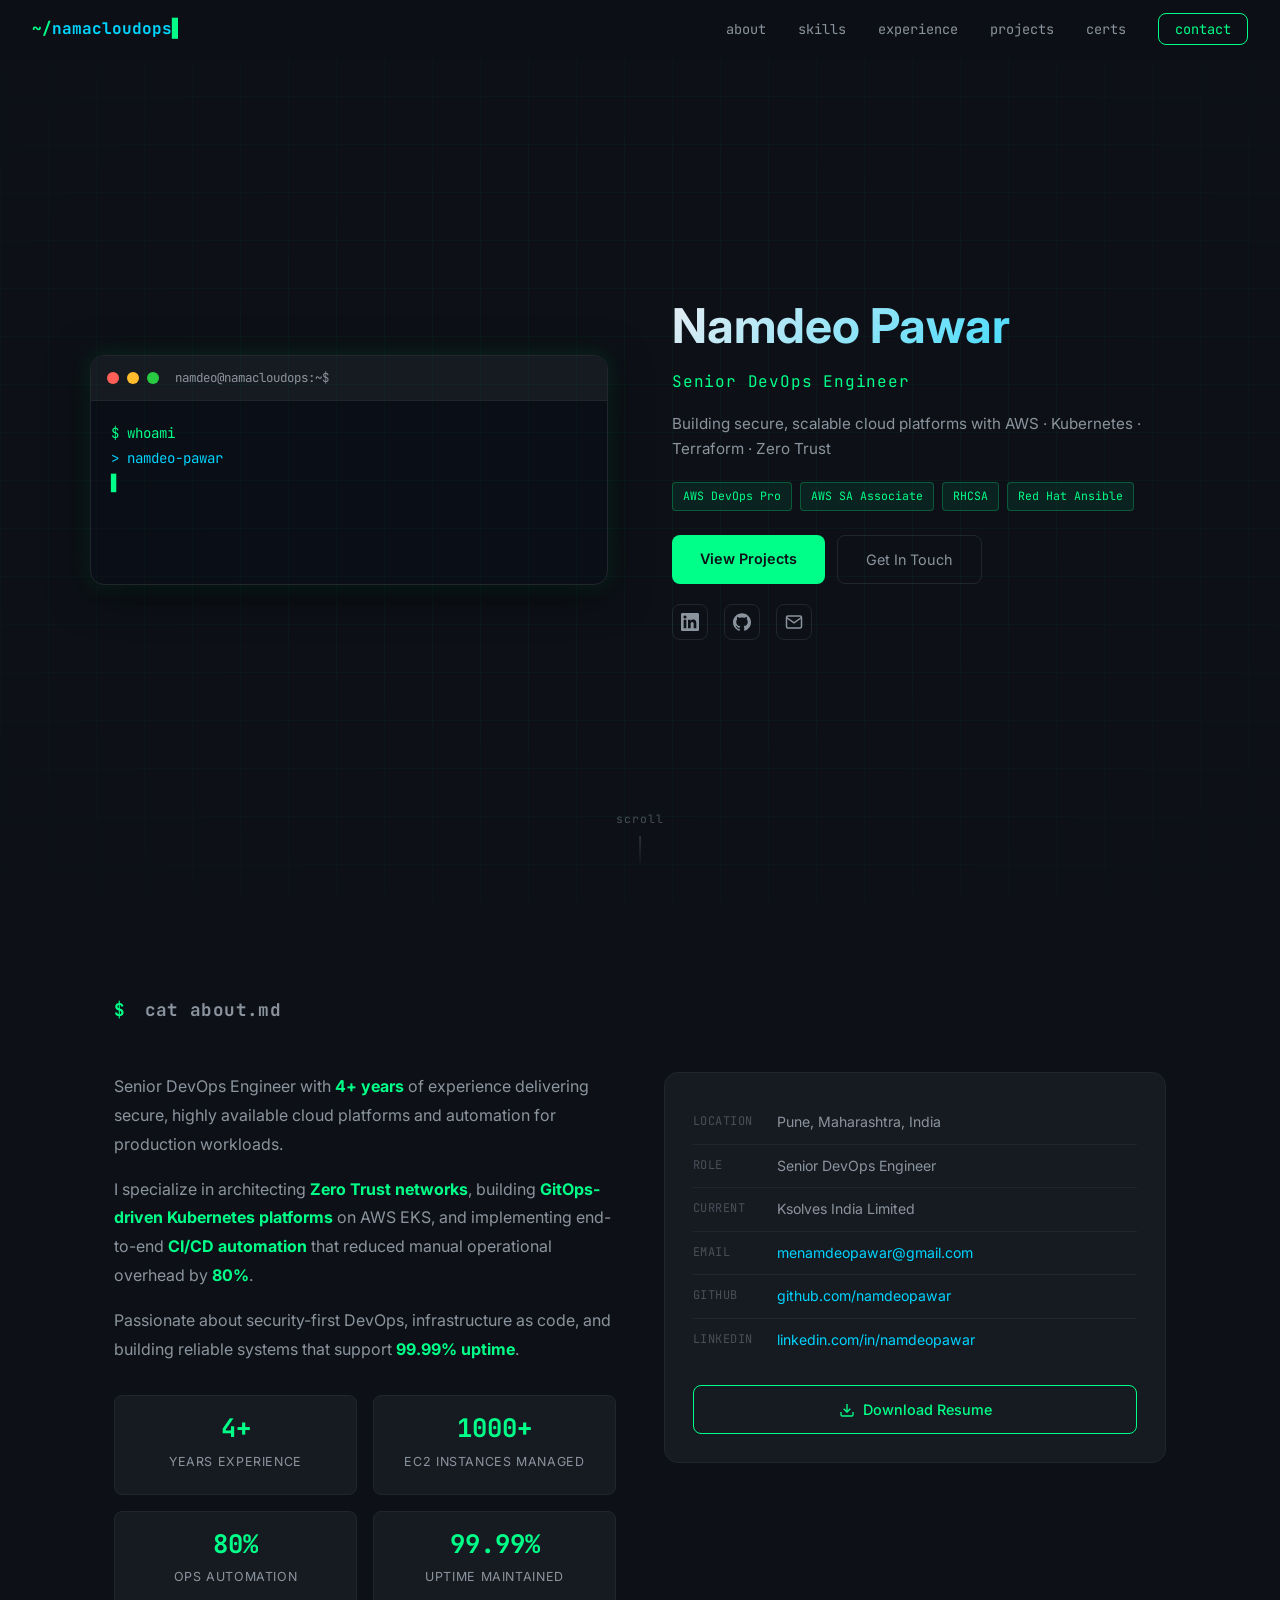
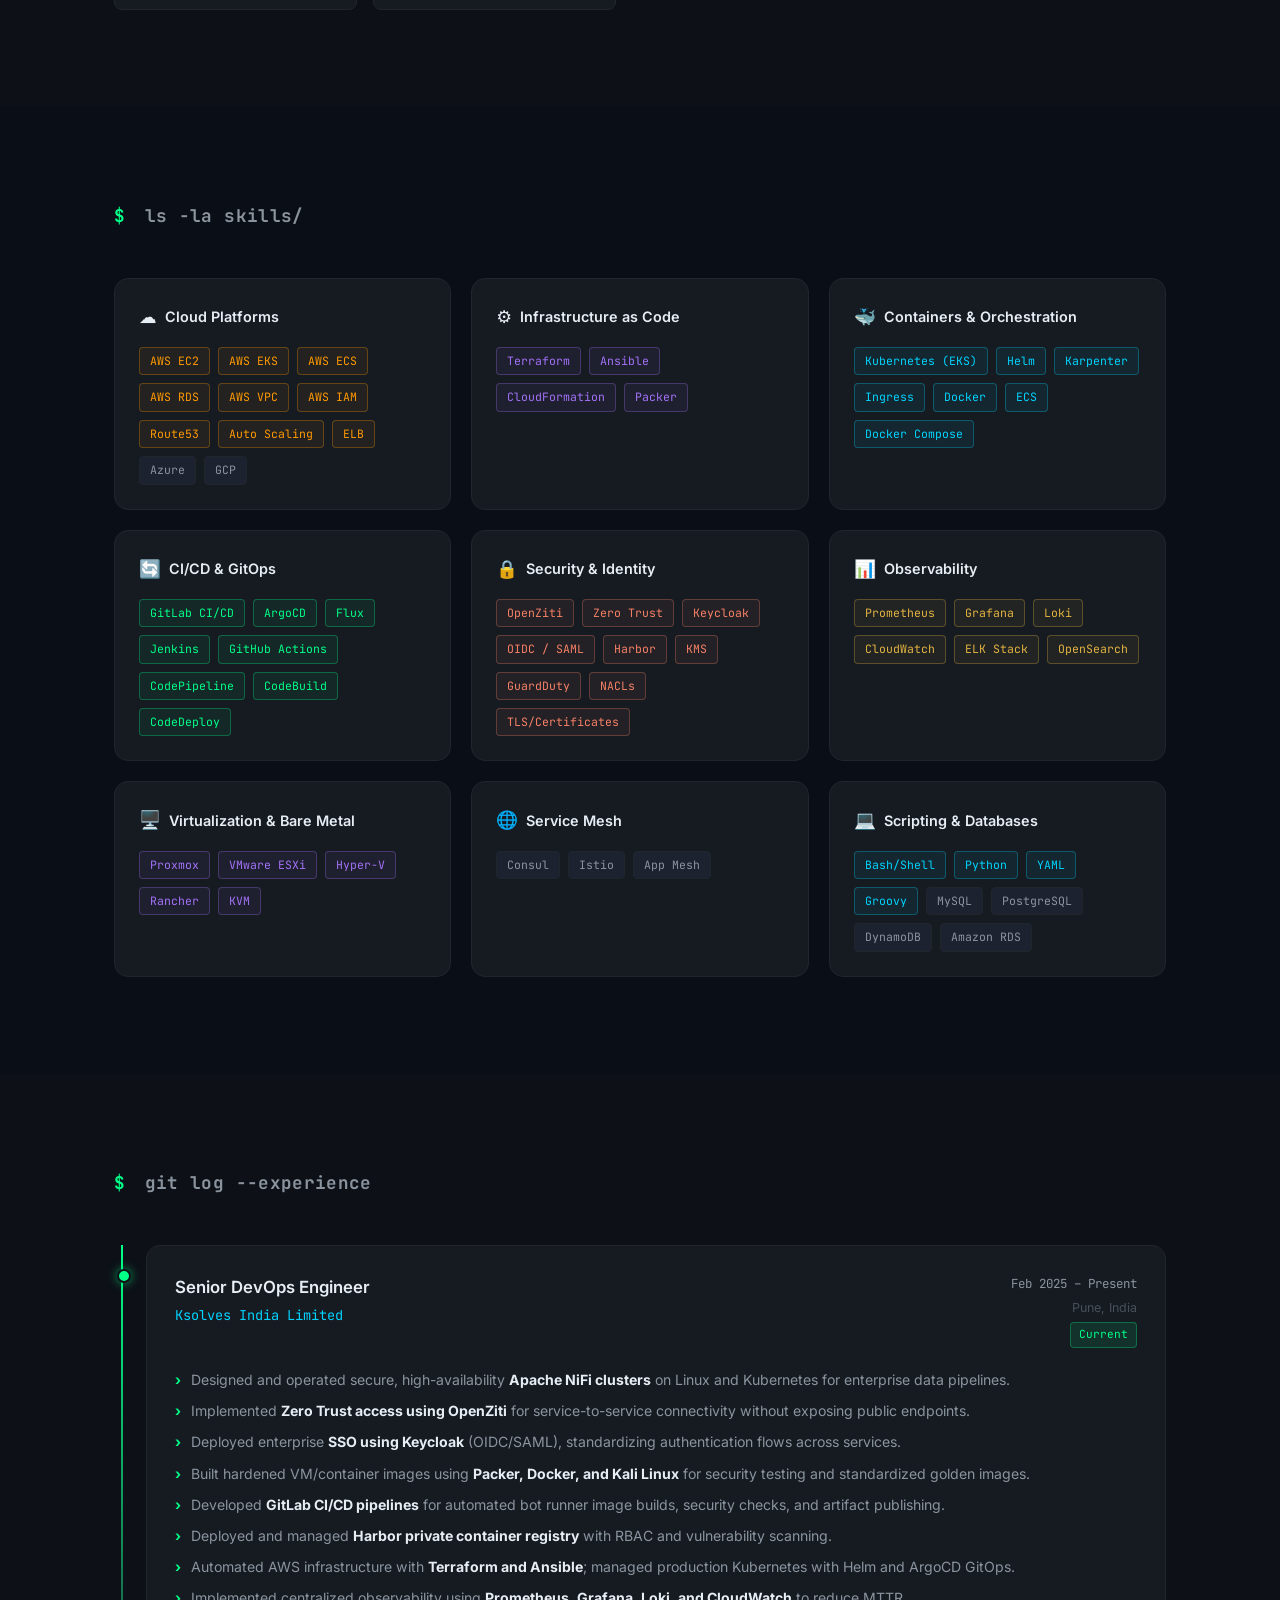
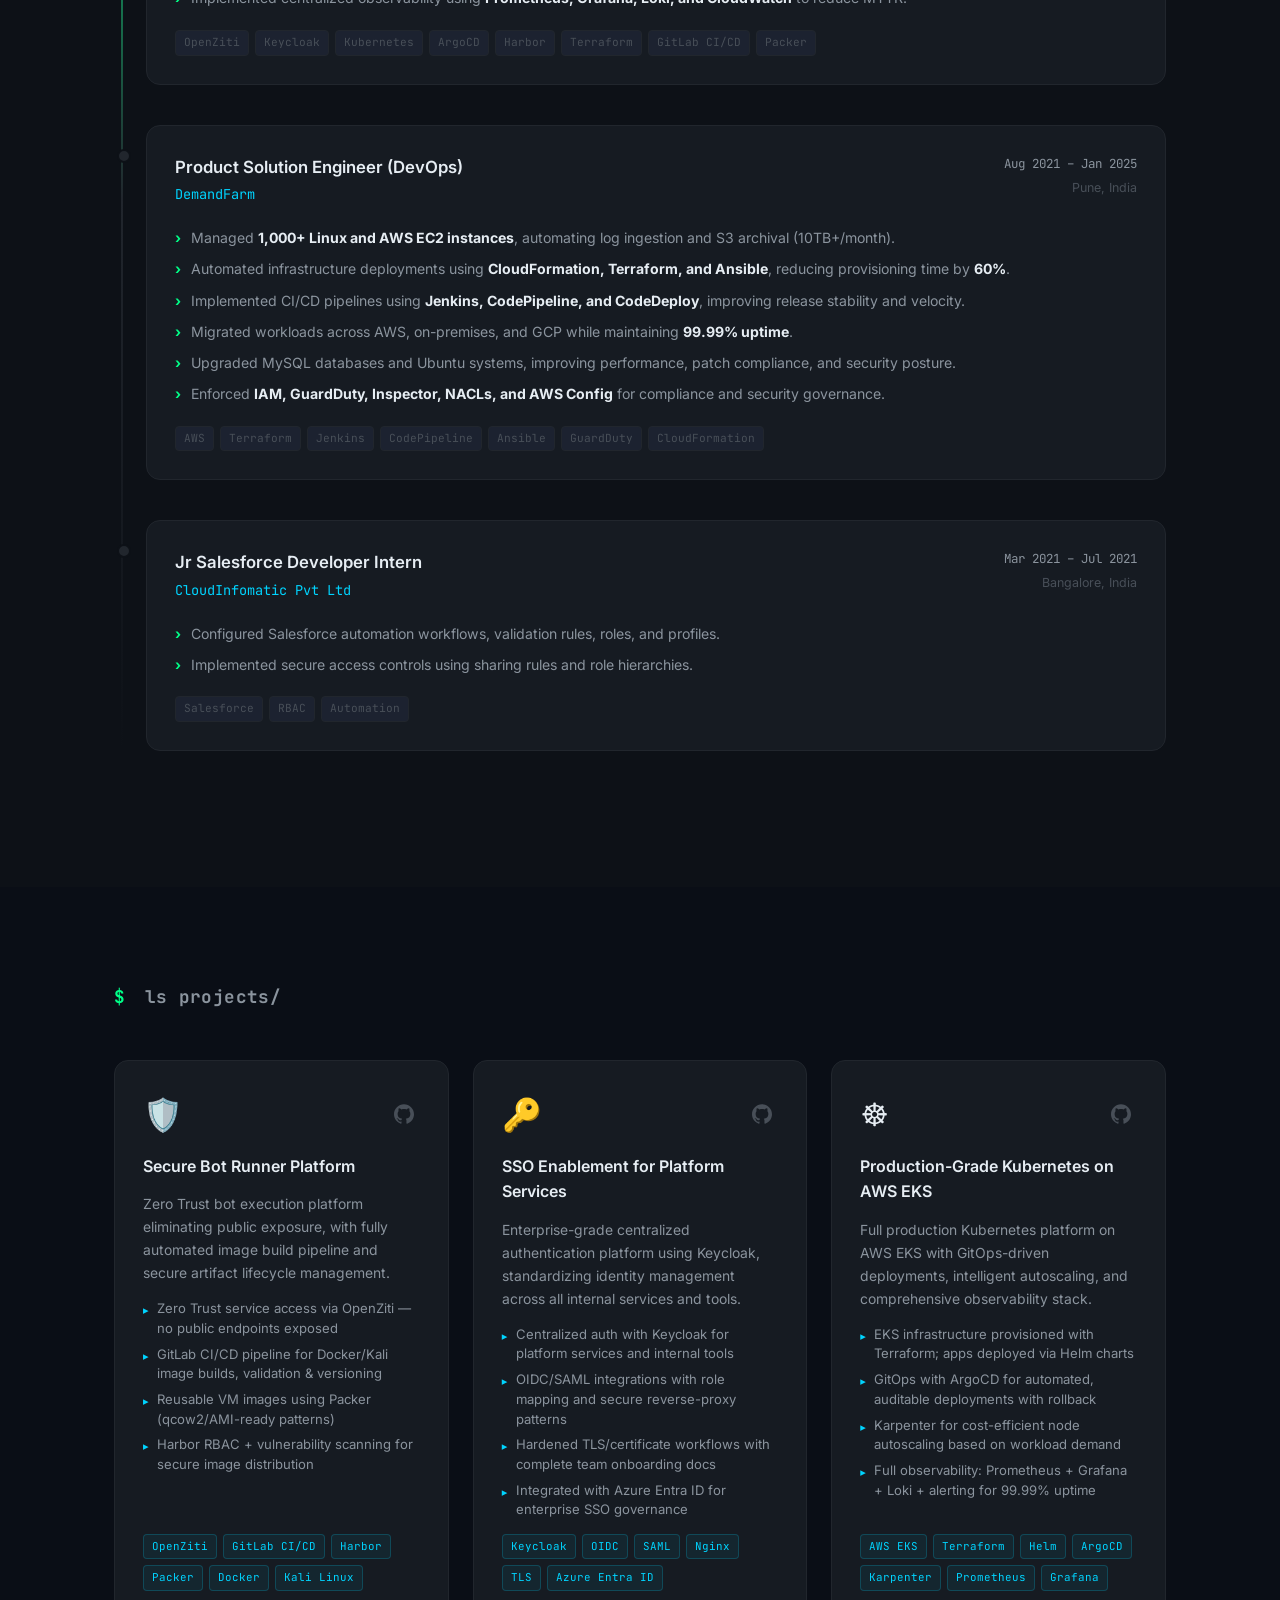
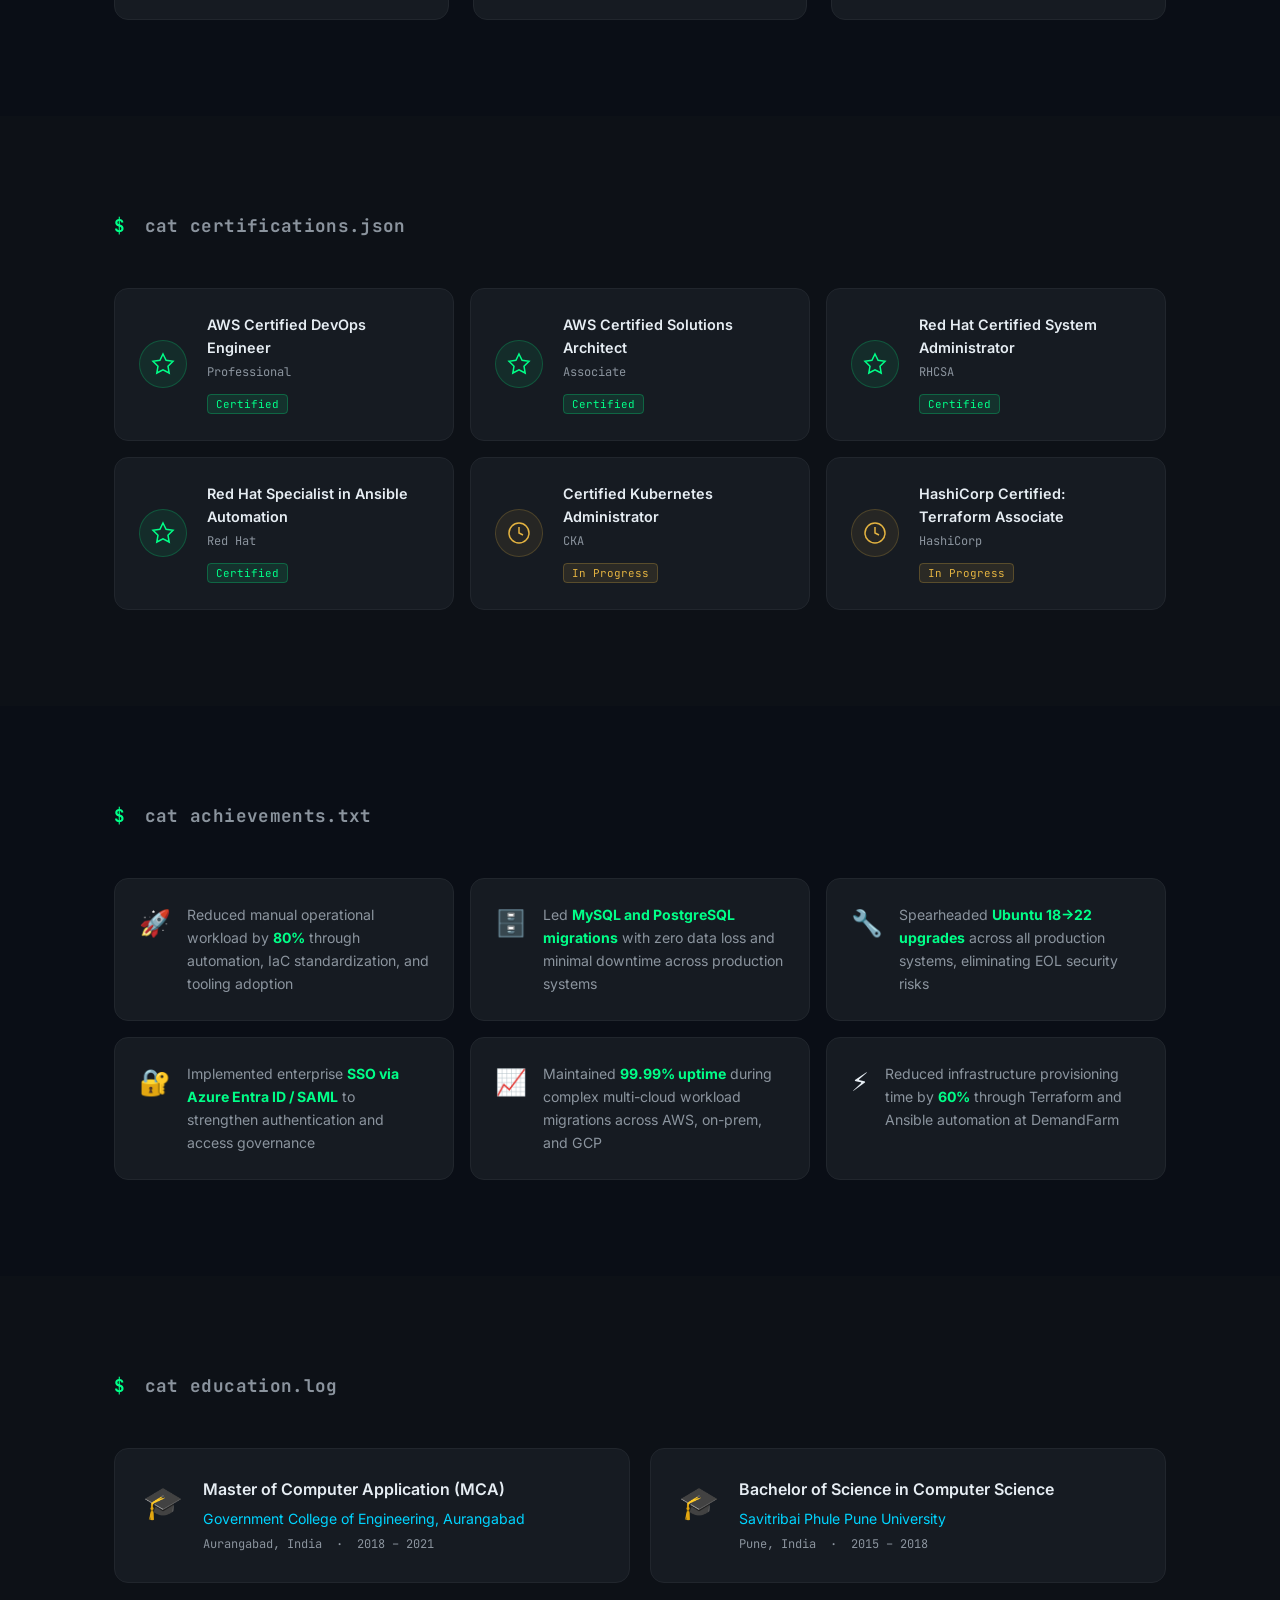
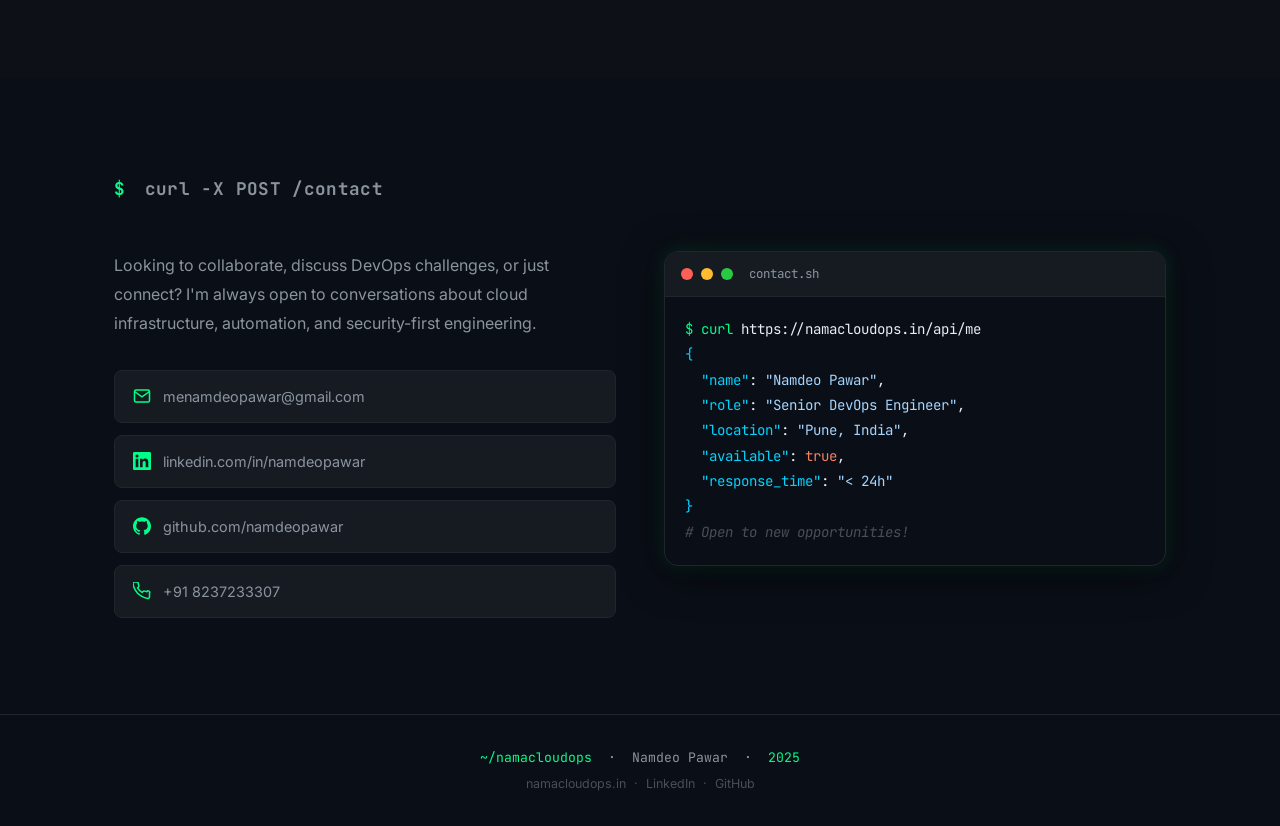
==== index.html @ 874041d2 "Initial portfolio launch — namacloudops.in" ====
<!DOCTYPE html>
<html lang="en">
<head>
  <meta charset="UTF-8" />
  <meta name="viewport" content="width=device-width, initial-scale=1.0" />
  <meta name="description" content="Namdeo Pawar – Senior DevOps Engineer specializing in AWS, Kubernetes, Terraform, Zero Trust Networking, and GitOps. Based in Pune, India." />
  <meta name="keywords" content="DevOps Engineer, AWS, Kubernetes, Terraform, ArgoCD, GitLab CI/CD, OpenZiti, Keycloak, Pune India" />
  <meta property="og:title" content="Namdeo Pawar | Senior DevOps Engineer" />
  <meta property="og:description" content="Senior DevOps Engineer with 4+ years building secure, highly available cloud platforms." />
  <meta property="og:url" content="https://namacloudops.in" />
  <meta property="og:type" content="website" />
  <title>Namdeo Pawar | Senior DevOps Engineer</title>
  <link rel="preconnect" href="https://fonts.googleapis.com" />
  <link rel="preconnect" href="https://fonts.gstatic.com" crossorigin />
  <link href="https://fonts.googleapis.com/css2?family=JetBrains+Mono:wght@400;500;700&family=Inter:wght@300;400;500;600;700&display=swap" rel="stylesheet" />
  <link rel="stylesheet" href="style.css" />
</head>
<body>

  <!-- NAV -->
  <nav class="navbar" id="navbar">
    <div class="nav-brand">
      <span class="prompt">~/</span><span class="brand-name">namacloudops</span><span class="cursor-blink">▋</span>
    </div>
    <button class="hamburger" id="hamburger" aria-label="Toggle menu">
      <span></span><span></span><span></span>
    </button>
    <ul class="nav-links" id="nav-links">
      <li><a href="#about">about</a></li>
      <li><a href="#skills">skills</a></li>
      <li><a href="#experience">experience</a></li>
      <li><a href="#projects">projects</a></li>
      <li><a href="#certifications">certs</a></li>
      <li><a href="#contact" class="nav-cta">contact</a></li>
    </ul>
  </nav>

  <!-- HERO -->
  <section class="hero" id="home">
    <div class="hero-bg-grid"></div>
    <div class="hero-content">
      <div class="terminal-window">
        <div class="terminal-header">
          <span class="dot red"></span>
          <span class="dot yellow"></span>
          <span class="dot green"></span>
          <span class="terminal-title">namdeo@namacloudops:~$</span>
        </div>
        <div class="terminal-body">
          <div class="terminal-line" id="line1"></div>
          <div class="terminal-line" id="line2"></div>
          <div class="terminal-line" id="line3"></div>
          <div class="terminal-line" id="line4"></div>
          <div class="terminal-line" id="line5"></div>
          <div class="terminal-cursor" id="term-cursor">▋</div>
        </div>
      </div>
      <div class="hero-text">
        <h1 class="hero-name">Namdeo Pawar</h1>
        <p class="hero-title">Senior DevOps Engineer</p>
        <p class="hero-tagline">Building secure, scalable cloud platforms with AWS · Kubernetes · Terraform · Zero Trust</p>
        <div class="hero-badges">
          <span class="badge">AWS DevOps Pro</span>
          <span class="badge">AWS SA Associate</span>
          <span class="badge">RHCSA</span>
          <span class="badge">Red Hat Ansible</span>
        </div>
        <div class="hero-actions">
          <a href="#projects" class="btn-primary">View Projects</a>
          <a href="#contact" class="btn-secondary">Get In Touch</a>
        </div>
        <div class="hero-socials">
          <a href="https://linkedin.com/in/namdeopawar" target="_blank" rel="noopener" aria-label="LinkedIn">
            <svg viewBox="0 0 24 24" fill="currentColor"><path d="M20.447 20.452h-3.554v-5.569c0-1.328-.027-3.037-1.852-3.037-1.853 0-2.136 1.445-2.136 2.939v5.667H9.351V9h3.414v1.561h.046c.477-.9 1.637-1.85 3.37-1.85 3.601 0 4.267 2.37 4.267 5.455v6.286zM5.337 7.433a2.062 2.062 0 01-2.063-2.065 2.064 2.064 0 112.063 2.065zm1.782 13.019H3.555V9h3.564v11.452zM22.225 0H1.771C.792 0 0 .774 0 1.729v20.542C0 23.227.792 24 1.771 24h20.451C23.2 24 24 23.227 24 22.271V1.729C24 .774 23.2 0 22.222 0h.003z"/></svg>
          </a>
          <a href="https://github.com/namdeopawar" target="_blank" rel="noopener" aria-label="GitHub">
            <svg viewBox="0 0 24 24" fill="currentColor"><path d="M12 .297c-6.63 0-12 5.373-12 12 0 5.303 3.438 9.8 8.205 11.385.6.113.82-.258.82-.577 0-.285-.01-1.04-.015-2.04-3.338.724-4.042-1.61-4.042-1.61C4.422 18.07 3.633 17.7 3.633 17.7c-1.087-.744.084-.729.084-.729 1.205.084 1.838 1.236 1.838 1.236 1.07 1.835 2.809 1.305 3.495.998.108-.776.417-1.305.76-1.605-2.665-.3-5.466-1.332-5.466-5.93 0-1.31.465-2.38 1.235-3.22-.135-.303-.54-1.523.105-3.176 0 0 1.005-.322 3.3 1.23.96-.267 1.98-.399 3-.405 1.02.006 2.04.138 3 .405 2.28-1.552 3.285-1.23 3.285-1.23.645 1.653.24 2.873.12 3.176.765.84 1.23 1.91 1.23 3.22 0 4.61-2.805 5.625-5.475 5.92.42.36.81 1.096.81 2.22 0 1.606-.015 2.896-.015 3.286 0 .315.21.69.825.57C20.565 22.092 24 17.592 24 12.297c0-6.627-5.373-12-12-12"/></svg>
          </a>
          <a href="mailto:menamdeopawar@gmail.com" aria-label="Email">
            <svg viewBox="0 0 24 24" fill="none" stroke="currentColor" stroke-width="2"><path d="M4 4h16c1.1 0 2 .9 2 2v12c0 1.1-.9 2-2 2H4c-1.1 0-2-.9-2-2V6c0-1.1.9-2 2-2z"/><polyline points="22,6 12,13 2,6"/></svg>
          </a>
        </div>
      </div>
    </div>
    <div class="scroll-indicator">
      <span>scroll</span>
      <div class="scroll-arrow"></div>
    </div>
  </section>

  <!-- ABOUT -->
  <section class="section" id="about">
    <div class="container">
      <h2 class="section-title"><span class="prompt">$</span> cat about.md</h2>
      <div class="about-grid">
        <div class="about-text fade-in">
          <p>Senior DevOps Engineer with <strong>4+ years</strong> of experience delivering secure, highly available cloud platforms and automation for production workloads.</p>
          <p>I specialize in architecting <strong>Zero Trust networks</strong>, building <strong>GitOps-driven Kubernetes platforms</strong> on AWS EKS, and implementing end-to-end <strong>CI/CD automation</strong> that reduced manual operational overhead by <strong>80%</strong>.</p>
          <p>Passionate about security-first DevOps, infrastructure as code, and building reliable systems that support <strong>99.99% uptime</strong>.</p>
          <div class="about-stats">
            <div class="stat">
              <span class="stat-num">4+</span>
              <span class="stat-label">Years Experience</span>
            </div>
            <div class="stat">
              <span class="stat-num">1000+</span>
              <span class="stat-label">EC2 Instances Managed</span>
            </div>
            <div class="stat">
              <span class="stat-num">80%</span>
              <span class="stat-label">Ops Automation</span>
            </div>
            <div class="stat">
              <span class="stat-num">99.99%</span>
              <span class="stat-label">Uptime Maintained</span>
            </div>
          </div>
        </div>
        <div class="about-card fade-in">
          <div class="info-block">
            <div class="info-row"><span class="label">Location</span><span class="value">Pune, Maharashtra, India</span></div>
            <div class="info-row"><span class="label">Role</span><span class="value">Senior DevOps Engineer</span></div>
            <div class="info-row"><span class="label">Current</span><span class="value">Ksolves India Limited</span></div>
            <div class="info-row"><span class="label">Email</span><span class="value"><a href="mailto:menamdeopawar@gmail.com">menamdeopawar@gmail.com</a></span></div>
            <div class="info-row"><span class="label">GitHub</span><span class="value"><a href="https://github.com/namdeopawar" target="_blank">github.com/namdeopawar</a></span></div>
            <div class="info-row"><span class="label">LinkedIn</span><span class="value"><a href="https://linkedin.com/in/namdeopawar" target="_blank">linkedin.com/in/namdeopawar</a></span></div>
          </div>
          <a href="/NamdeoPawarDevOpsCV.pdf" download class="btn-download">
            <svg viewBox="0 0 24 24" fill="none" stroke="currentColor" stroke-width="2"><path d="M21 15v4a2 2 0 01-2 2H5a2 2 0 01-2-2v-4"/><polyline points="7 10 12 15 17 10"/><line x1="12" y1="15" x2="12" y2="3"/></svg>
            Download Resume
          </a>
        </div>
      </div>
    </div>
  </section>

  <!-- SKILLS -->
  <section class="section section-alt" id="skills">
    <div class="container">
      <h2 class="section-title"><span class="prompt">$</span> ls -la skills/</h2>
      <div class="skills-grid">

        <div class="skill-category fade-in">
          <h3><span class="skill-icon">☁️</span> Cloud Platforms</h3>
          <div class="skill-tags">
            <span class="tag tag-aws">AWS EC2</span>
            <span class="tag tag-aws">AWS EKS</span>
            <span class="tag tag-aws">AWS ECS</span>
            <span class="tag tag-aws">AWS RDS</span>
            <span class="tag tag-aws">AWS VPC</span>
            <span class="tag tag-aws">AWS IAM</span>
            <span class="tag tag-aws">Route53</span>
            <span class="tag tag-aws">Auto Scaling</span>
            <span class="tag tag-aws">ELB</span>
            <span class="tag">Azure</span>
            <span class="tag">GCP</span>
          </div>
        </div>

        <div class="skill-category fade-in">
          <h3><span class="skill-icon">⚙️</span> Infrastructure as Code</h3>
          <div class="skill-tags">
            <span class="tag tag-iac">Terraform</span>
            <span class="tag tag-iac">Ansible</span>
            <span class="tag tag-iac">CloudFormation</span>
            <span class="tag tag-iac">Packer</span>
          </div>
        </div>

        <div class="skill-category fade-in">
          <h3><span class="skill-icon">🐳</span> Containers & Orchestration</h3>
          <div class="skill-tags">
            <span class="tag tag-k8s">Kubernetes (EKS)</span>
            <span class="tag tag-k8s">Helm</span>
            <span class="tag tag-k8s">Karpenter</span>
            <span class="tag tag-k8s">Ingress</span>
            <span class="tag tag-k8s">Docker</span>
            <span class="tag tag-k8s">ECS</span>
            <span class="tag tag-k8s">Docker Compose</span>
          </div>
        </div>

        <div class="skill-category fade-in">
          <h3><span class="skill-icon">🔄</span> CI/CD & GitOps</h3>
          <div class="skill-tags">
            <span class="tag tag-cicd">GitLab CI/CD</span>
            <span class="tag tag-cicd">ArgoCD</span>
            <span class="tag tag-cicd">Flux</span>
            <span class="tag tag-cicd">Jenkins</span>
            <span class="tag tag-cicd">GitHub Actions</span>
            <span class="tag tag-cicd">CodePipeline</span>
            <span class="tag tag-cicd">CodeBuild</span>
            <span class="tag tag-cicd">CodeDeploy</span>
          </div>
        </div>

        <div class="skill-category fade-in">
          <h3><span class="skill-icon">🔒</span> Security & Identity</h3>
          <div class="skill-tags">
            <span class="tag tag-sec">OpenZiti</span>
            <span class="tag tag-sec">Zero Trust</span>
            <span class="tag tag-sec">Keycloak</span>
            <span class="tag tag-sec">OIDC / SAML</span>
            <span class="tag tag-sec">Harbor</span>
            <span class="tag tag-sec">KMS</span>
            <span class="tag tag-sec">GuardDuty</span>
            <span class="tag tag-sec">NACLs</span>
            <span class="tag tag-sec">TLS/Certificates</span>
          </div>
        </div>

        <div class="skill-category fade-in">
          <h3><span class="skill-icon">📊</span> Observability</h3>
          <div class="skill-tags">
            <span class="tag tag-obs">Prometheus</span>
            <span class="tag tag-obs">Grafana</span>
            <span class="tag tag-obs">Loki</span>
            <span class="tag tag-obs">CloudWatch</span>
            <span class="tag tag-obs">ELK Stack</span>
            <span class="tag tag-obs">OpenSearch</span>
          </div>
        </div>

        <div class="skill-category fade-in">
          <h3><span class="skill-icon">🖥️</span> Virtualization & Bare Metal</h3>
          <div class="skill-tags">
            <span class="tag tag-virt">Proxmox</span>
            <span class="tag tag-virt">VMware ESXi</span>
            <span class="tag tag-virt">Hyper-V</span>
            <span class="tag tag-virt">Rancher</span>
            <span class="tag tag-virt">KVM</span>
          </div>
        </div>

        <div class="skill-category fade-in">
          <h3><span class="skill-icon">🌐</span> Service Mesh</h3>
          <div class="skill-tags">
            <span class="tag">Consul</span>
            <span class="tag">Istio</span>
            <span class="tag">App Mesh</span>
          </div>
        </div>

        <div class="skill-category fade-in">
          <h3><span class="skill-icon">💻</span> Scripting & Databases</h3>
          <div class="skill-tags">
            <span class="tag tag-script">Bash/Shell</span>
            <span class="tag tag-script">Python</span>
            <span class="tag tag-script">YAML</span>
            <span class="tag tag-script">Groovy</span>
            <span class="tag">MySQL</span>
            <span class="tag">PostgreSQL</span>
            <span class="tag">DynamoDB</span>
            <span class="tag">Amazon RDS</span>
          </div>
        </div>

      </div>
    </div>
  </section>

  <!-- EXPERIENCE -->
  <section class="section" id="experience">
    <div class="container">
      <h2 class="section-title"><span class="prompt">$</span> git log --experience</h2>
      <div class="timeline">

        <div class="timeline-item fade-in">
          <div class="timeline-dot current"></div>
          <div class="timeline-card">
            <div class="timeline-header">
              <div>
                <h3 class="job-title">Senior DevOps Engineer</h3>
                <p class="company">Ksolves India Limited</p>
              </div>
              <div class="timeline-meta">
                <span class="date">Feb 2025 – Present</span>
                <span class="location">Pune, India</span>
                <span class="badge-current">Current</span>
              </div>
            </div>
            <ul class="job-points">
              <li>Designed and operated secure, high-availability <strong>Apache NiFi clusters</strong> on Linux and Kubernetes for enterprise data pipelines.</li>
              <li>Implemented <strong>Zero Trust access using OpenZiti</strong> for service-to-service connectivity without exposing public endpoints.</li>
              <li>Deployed enterprise <strong>SSO using Keycloak</strong> (OIDC/SAML), standardizing authentication flows across services.</li>
              <li>Built hardened VM/container images using <strong>Packer, Docker, and Kali Linux</strong> for security testing and standardized golden images.</li>
              <li>Developed <strong>GitLab CI/CD pipelines</strong> for automated bot runner image builds, security checks, and artifact publishing.</li>
              <li>Deployed and managed <strong>Harbor private container registry</strong> with RBAC and vulnerability scanning.</li>
              <li>Automated AWS infrastructure with <strong>Terraform and Ansible</strong>; managed production Kubernetes with Helm and ArgoCD GitOps.</li>
              <li>Implemented centralized observability using <strong>Prometheus, Grafana, Loki, and CloudWatch</strong> to reduce MTTR.</li>
            </ul>
            <div class="tech-stack">
              <span class="tech">OpenZiti</span><span class="tech">Keycloak</span><span class="tech">Kubernetes</span><span class="tech">ArgoCD</span><span class="tech">Harbor</span><span class="tech">Terraform</span><span class="tech">GitLab CI/CD</span><span class="tech">Packer</span>
            </div>
          </div>
        </div>

        <div class="timeline-item fade-in">
          <div class="timeline-dot"></div>
          <div class="timeline-card">
            <div class="timeline-header">
              <div>
                <h3 class="job-title">Product Solution Engineer (DevOps)</h3>
                <p class="company">DemandFarm</p>
              </div>
              <div class="timeline-meta">
                <span class="date">Aug 2021 – Jan 2025</span>
                <span class="location">Pune, India</span>
              </div>
            </div>
            <ul class="job-points">
              <li>Managed <strong>1,000+ Linux and AWS EC2 instances</strong>, automating log ingestion and S3 archival (10TB+/month).</li>
              <li>Automated infrastructure deployments using <strong>CloudFormation, Terraform, and Ansible</strong>, reducing provisioning time by <strong>60%</strong>.</li>
              <li>Implemented CI/CD pipelines using <strong>Jenkins, CodePipeline, and CodeDeploy</strong>, improving release stability and velocity.</li>
              <li>Migrated workloads across AWS, on-premises, and GCP while maintaining <strong>99.99% uptime</strong>.</li>
              <li>Upgraded MySQL databases and Ubuntu systems, improving performance, patch compliance, and security posture.</li>
              <li>Enforced <strong>IAM, GuardDuty, Inspector, NACLs, and AWS Config</strong> for compliance and security governance.</li>
            </ul>
            <div class="tech-stack">
              <span class="tech">AWS</span><span class="tech">Terraform</span><span class="tech">Jenkins</span><span class="tech">CodePipeline</span><span class="tech">Ansible</span><span class="tech">GuardDuty</span><span class="tech">CloudFormation</span>
            </div>
          </div>
        </div>

        <div class="timeline-item fade-in">
          <div class="timeline-dot"></div>
          <div class="timeline-card">
            <div class="timeline-header">
              <div>
                <h3 class="job-title">Jr Salesforce Developer Intern</h3>
                <p class="company">CloudInfomatic Pvt Ltd</p>
              </div>
              <div class="timeline-meta">
                <span class="date">Mar 2021 – Jul 2021</span>
                <span class="location">Bangalore, India</span>
              </div>
            </div>
            <ul class="job-points">
              <li>Configured Salesforce automation workflows, validation rules, roles, and profiles.</li>
              <li>Implemented secure access controls using sharing rules and role hierarchies.</li>
            </ul>
            <div class="tech-stack">
              <span class="tech">Salesforce</span><span class="tech">RBAC</span><span class="tech">Automation</span>
            </div>
          </div>
        </div>

      </div>
    </div>
  </section>

  <!-- PROJECTS -->
  <section class="section section-alt" id="projects">
    <div class="container">
      <h2 class="section-title"><span class="prompt">$</span> ls projects/</h2>
      <div class="projects-grid">

        <div class="project-card fade-in">
          <div class="project-header">
            <div class="project-icon">🛡️</div>
            <a href="https://github.com/namdeopawar" target="_blank" rel="noopener" class="project-gh" aria-label="GitHub">
              <svg viewBox="0 0 24 24" fill="currentColor"><path d="M12 .297c-6.63 0-12 5.373-12 12 0 5.303 3.438 9.8 8.205 11.385.6.113.82-.258.82-.577 0-.285-.01-1.04-.015-2.04-3.338.724-4.042-1.61-4.042-1.61C4.422 18.07 3.633 17.7 3.633 17.7c-1.087-.744.084-.729.084-.729 1.205.084 1.838 1.236 1.838 1.236 1.07 1.835 2.809 1.305 3.495.998.108-.776.417-1.305.76-1.605-2.665-.3-5.466-1.332-5.466-5.93 0-1.31.465-2.38 1.235-3.22-.135-.303-.54-1.523.105-3.176 0 0 1.005-.322 3.3 1.23.96-.267 1.98-.399 3-.405 1.02.006 2.04.138 3 .405 2.28-1.552 3.285-1.23 3.285-1.23.645 1.653.24 2.873.12 3.176.765.84 1.23 1.91 1.23 3.22 0 4.61-2.805 5.625-5.475 5.92.42.36.81 1.096.81 2.22 0 1.606-.015 2.896-.015 3.286 0 .315.21.69.825.57C20.565 22.092 24 17.592 24 12.297c0-6.627-5.373-12-12-12"/></svg>
            </a>
          </div>
          <h3>Secure Bot Runner Platform</h3>
          <p class="project-desc">Zero Trust bot execution platform eliminating public exposure, with fully automated image build pipeline and secure artifact lifecycle management.</p>
          <ul class="project-highlights">
            <li>Zero Trust service access via OpenZiti — no public endpoints exposed</li>
            <li>GitLab CI/CD pipeline for Docker/Kali image builds, validation & versioning</li>
            <li>Reusable VM images using Packer (qcow2/AMI-ready patterns)</li>
            <li>Harbor RBAC + vulnerability scanning for secure image distribution</li>
          </ul>
          <div class="project-tags">
            <span>OpenZiti</span><span>GitLab CI/CD</span><span>Harbor</span><span>Packer</span><span>Docker</span><span>Kali Linux</span>
          </div>
        </div>

        <div class="project-card fade-in">
          <div class="project-header">
            <div class="project-icon">🔑</div>
            <a href="https://github.com/namdeopawar" target="_blank" rel="noopener" class="project-gh" aria-label="GitHub">
              <svg viewBox="0 0 24 24" fill="currentColor"><path d="M12 .297c-6.63 0-12 5.373-12 12 0 5.303 3.438 9.8 8.205 11.385.6.113.82-.258.82-.577 0-.285-.01-1.04-.015-2.04-3.338.724-4.042-1.61-4.042-1.61C4.422 18.07 3.633 17.7 3.633 17.7c-1.087-.744.084-.729.084-.729 1.205.084 1.838 1.236 1.838 1.236 1.07 1.835 2.809 1.305 3.495.998.108-.776.417-1.305.76-1.605-2.665-.3-5.466-1.332-5.466-5.93 0-1.31.465-2.38 1.235-3.22-.135-.303-.54-1.523.105-3.176 0 0 1.005-.322 3.3 1.23.96-.267 1.98-.399 3-.405 1.02.006 2.04.138 3 .405 2.28-1.552 3.285-1.23 3.285-1.23.645 1.653.24 2.873.12 3.176.765.84 1.23 1.91 1.23 3.22 0 4.61-2.805 5.625-5.475 5.92.42.36.81 1.096.81 2.22 0 1.606-.015 2.896-.015 3.286 0 .315.21.69.825.57C20.565 22.092 24 17.592 24 12.297c0-6.627-5.373-12-12-12"/></svg>
            </a>
          </div>
          <h3>SSO Enablement for Platform Services</h3>
          <p class="project-desc">Enterprise-grade centralized authentication platform using Keycloak, standardizing identity management across all internal services and tools.</p>
          <ul class="project-highlights">
            <li>Centralized auth with Keycloak for platform services and internal tools</li>
            <li>OIDC/SAML integrations with role mapping and secure reverse-proxy patterns</li>
            <li>Hardened TLS/certificate workflows with complete team onboarding docs</li>
            <li>Integrated with Azure Entra ID for enterprise SSO governance</li>
          </ul>
          <div class="project-tags">
            <span>Keycloak</span><span>OIDC</span><span>SAML</span><span>Nginx</span><span>TLS</span><span>Azure Entra ID</span>
          </div>
        </div>

        <div class="project-card fade-in">
          <div class="project-header">
            <div class="project-icon">☸️</div>
            <a href="https://github.com/namdeopawar" target="_blank" rel="noopener" class="project-gh" aria-label="GitHub">
              <svg viewBox="0 0 24 24" fill="currentColor"><path d="M12 .297c-6.63 0-12 5.373-12 12 0 5.303 3.438 9.8 8.205 11.385.6.113.82-.258.82-.577 0-.285-.01-1.04-.015-2.04-3.338.724-4.042-1.61-4.042-1.61C4.422 18.07 3.633 17.7 3.633 17.7c-1.087-.744.084-.729.084-.729 1.205.084 1.838 1.236 1.838 1.236 1.07 1.835 2.809 1.305 3.495.998.108-.776.417-1.305.76-1.605-2.665-.3-5.466-1.332-5.466-5.93 0-1.31.465-2.38 1.235-3.22-.135-.303-.54-1.523.105-3.176 0 0 1.005-.322 3.3 1.23.96-.267 1.98-.399 3-.405 1.02.006 2.04.138 3 .405 2.28-1.552 3.285-1.23 3.285-1.23.645 1.653.24 2.873.12 3.176.765.84 1.23 1.91 1.23 3.22 0 4.61-2.805 5.625-5.475 5.92.42.36.81 1.096.81 2.22 0 1.606-.015 2.896-.015 3.286 0 .315.21.69.825.57C20.565 22.092 24 17.592 24 12.297c0-6.627-5.373-12-12-12"/></svg>
            </a>
          </div>
          <h3>Production-Grade Kubernetes on AWS EKS</h3>
          <p class="project-desc">Full production Kubernetes platform on AWS EKS with GitOps-driven deployments, intelligent autoscaling, and comprehensive observability stack.</p>
          <ul class="project-highlights">
            <li>EKS infrastructure provisioned with Terraform; apps deployed via Helm charts</li>
            <li>GitOps with ArgoCD for automated, auditable deployments with rollback</li>
            <li>Karpenter for cost-efficient node autoscaling based on workload demand</li>
            <li>Full observability: Prometheus + Grafana + Loki + alerting for 99.99% uptime</li>
          </ul>
          <div class="project-tags">
            <span>AWS EKS</span><span>Terraform</span><span>Helm</span><span>ArgoCD</span><span>Karpenter</span><span>Prometheus</span><span>Grafana</span>
          </div>
        </div>

      </div>
    </div>
  </section>

  <!-- CERTIFICATIONS -->
  <section class="section" id="certifications">
    <div class="container">
      <h2 class="section-title"><span class="prompt">$</span> cat certifications.json</h2>
      <div class="certs-grid">

        <div class="cert-card fade-in">
          <div class="cert-badge">
            <svg viewBox="0 0 24 24" fill="none" stroke="currentColor" stroke-width="1.5"><path d="M12 2l3.09 6.26L22 9.27l-5 4.87 1.18 6.88L12 17.77l-6.18 3.25L7 14.14 2 9.27l6.91-1.01L12 2z"/></svg>
          </div>
          <div class="cert-info">
            <h3>AWS Certified DevOps Engineer</h3>
            <p class="cert-level">Professional</p>
            <span class="cert-status earned-badge">Certified</span>
          </div>
        </div>

        <div class="cert-card fade-in">
          <div class="cert-badge">
            <svg viewBox="0 0 24 24" fill="none" stroke="currentColor" stroke-width="1.5"><path d="M12 2l3.09 6.26L22 9.27l-5 4.87 1.18 6.88L12 17.77l-6.18 3.25L7 14.14 2 9.27l6.91-1.01L12 2z"/></svg>
          </div>
          <div class="cert-info">
            <h3>AWS Certified Solutions Architect</h3>
            <p class="cert-level">Associate</p>
            <span class="cert-status earned-badge">Certified</span>
          </div>
        </div>

        <div class="cert-card fade-in">
          <div class="cert-badge">
            <svg viewBox="0 0 24 24" fill="none" stroke="currentColor" stroke-width="1.5"><path d="M12 2l3.09 6.26L22 9.27l-5 4.87 1.18 6.88L12 17.77l-6.18 3.25L7 14.14 2 9.27l6.91-1.01L12 2z"/></svg>
          </div>
          <div class="cert-info">
            <h3>Red Hat Certified System Administrator</h3>
            <p class="cert-level">RHCSA</p>
            <span class="cert-status earned-badge">Certified</span>
          </div>
        </div>

        <div class="cert-card fade-in">
          <div class="cert-badge">
            <svg viewBox="0 0 24 24" fill="none" stroke="currentColor" stroke-width="1.5"><path d="M12 2l3.09 6.26L22 9.27l-5 4.87 1.18 6.88L12 17.77l-6.18 3.25L7 14.14 2 9.27l6.91-1.01L12 2z"/></svg>
          </div>
          <div class="cert-info">
            <h3>Red Hat Specialist in Ansible Automation</h3>
            <p class="cert-level">Red Hat</p>
            <span class="cert-status earned-badge">Certified</span>
          </div>
        </div>

        <div class="cert-card fade-in in-progress">
          <div class="cert-badge">
            <svg viewBox="0 0 24 24" fill="none" stroke="currentColor" stroke-width="1.5"><circle cx="12" cy="12" r="10"/><polyline points="12 6 12 12 16 14"/></svg>
          </div>
          <div class="cert-info">
            <h3>Certified Kubernetes Administrator</h3>
            <p class="cert-level">CKA</p>
            <span class="cert-status progress-badge">In Progress</span>
          </div>
        </div>

        <div class="cert-card fade-in in-progress">
          <div class="cert-badge">
            <svg viewBox="0 0 24 24" fill="none" stroke="currentColor" stroke-width="1.5"><circle cx="12" cy="12" r="10"/><polyline points="12 6 12 12 16 14"/></svg>
          </div>
          <div class="cert-info">
            <h3>HashiCorp Certified: Terraform Associate</h3>
            <p class="cert-level">HashiCorp</p>
            <span class="cert-status progress-badge">In Progress</span>
          </div>
        </div>

      </div>
    </div>
  </section>

  <!-- ACHIEVEMENTS -->
  <section class="section section-alt" id="achievements">
    <div class="container">
      <h2 class="section-title"><span class="prompt">$</span> cat achievements.txt</h2>
      <div class="achievements-grid">
        <div class="achievement-card fade-in">
          <span class="ach-icon">🚀</span>
          <p>Reduced manual operational workload by <strong>80%</strong> through automation, IaC standardization, and tooling adoption</p>
        </div>
        <div class="achievement-card fade-in">
          <span class="ach-icon">🗄️</span>
          <p>Led <strong>MySQL and PostgreSQL migrations</strong> with zero data loss and minimal downtime across production systems</p>
        </div>
        <div class="achievement-card fade-in">
          <span class="ach-icon">🔧</span>
          <p>Spearheaded <strong>Ubuntu 18→22 upgrades</strong> across all production systems, eliminating EOL security risks</p>
        </div>
        <div class="achievement-card fade-in">
          <span class="ach-icon">🔐</span>
          <p>Implemented enterprise <strong>SSO via Azure Entra ID / SAML</strong> to strengthen authentication and access governance</p>
        </div>
        <div class="achievement-card fade-in">
          <span class="ach-icon">📈</span>
          <p>Maintained <strong>99.99% uptime</strong> during complex multi-cloud workload migrations across AWS, on-prem, and GCP</p>
        </div>
        <div class="achievement-card fade-in">
          <span class="ach-icon">⚡</span>
          <p>Reduced infrastructure provisioning time by <strong>60%</strong> through Terraform and Ansible automation at DemandFarm</p>
        </div>
      </div>
    </div>
  </section>

  <!-- EDUCATION -->
  <section class="section" id="education">
    <div class="container">
      <h2 class="section-title"><span class="prompt">$</span> cat education.log</h2>
      <div class="edu-grid">
        <div class="edu-card fade-in">
          <div class="edu-icon">🎓</div>
          <div class="edu-info">
            <h3>Master of Computer Application (MCA)</h3>
            <p class="edu-school">Government College of Engineering, Aurangabad</p>
            <p class="edu-meta">Aurangabad, India &nbsp;·&nbsp; 2018 – 2021</p>
          </div>
        </div>
        <div class="edu-card fade-in">
          <div class="edu-icon">🎓</div>
          <div class="edu-info">
            <h3>Bachelor of Science in Computer Science</h3>
            <p class="edu-school">Savitribai Phule Pune University</p>
            <p class="edu-meta">Pune, India &nbsp;·&nbsp; 2015 – 2018</p>
          </div>
        </div>
      </div>
    </div>
  </section>

  <!-- CONTACT -->
  <section class="section section-alt" id="contact">
    <div class="container">
      <h2 class="section-title"><span class="prompt">$</span> curl -X POST /contact</h2>
      <div class="contact-wrapper">
        <div class="contact-text fade-in">
          <p>Looking to collaborate, discuss DevOps challenges, or just connect? I'm always open to conversations about cloud infrastructure, automation, and security-first engineering.</p>
          <div class="contact-links">
            <a href="mailto:menamdeopawar@gmail.com" class="contact-item">
              <svg viewBox="0 0 24 24" fill="none" stroke="currentColor" stroke-width="2"><path d="M4 4h16c1.1 0 2 .9 2 2v12c0 1.1-.9 2-2 2H4c-1.1 0-2-.9-2-2V6c0-1.1.9-2 2-2z"/><polyline points="22,6 12,13 2,6"/></svg>
              menamdeopawar@gmail.com
            </a>
            <a href="https://linkedin.com/in/namdeopawar" target="_blank" rel="noopener" class="contact-item">
              <svg viewBox="0 0 24 24" fill="currentColor"><path d="M20.447 20.452h-3.554v-5.569c0-1.328-.027-3.037-1.852-3.037-1.853 0-2.136 1.445-2.136 2.939v5.667H9.351V9h3.414v1.561h.046c.477-.9 1.637-1.85 3.37-1.85 3.601 0 4.267 2.37 4.267 5.455v6.286zM5.337 7.433a2.062 2.062 0 01-2.063-2.065 2.064 2.064 0 112.063 2.065zm1.782 13.019H3.555V9h3.564v11.452zM22.225 0H1.771C.792 0 0 .774 0 1.729v20.542C0 23.227.792 24 1.771 24h20.451C23.2 24 24 23.227 24 22.271V1.729C24 .774 23.2 0 22.222 0h.003z"/></svg>
              linkedin.com/in/namdeopawar
            </a>
            <a href="https://github.com/namdeopawar" target="_blank" rel="noopener" class="contact-item">
              <svg viewBox="0 0 24 24" fill="currentColor"><path d="M12 .297c-6.63 0-12 5.373-12 12 0 5.303 3.438 9.8 8.205 11.385.6.113.82-.258.82-.577 0-.285-.01-1.04-.015-2.04-3.338.724-4.042-1.61-4.042-1.61C4.422 18.07 3.633 17.7 3.633 17.7c-1.087-.744.084-.729.084-.729 1.205.084 1.838 1.236 1.838 1.236 1.07 1.835 2.809 1.305 3.495.998.108-.776.417-1.305.76-1.605-2.665-.3-5.466-1.332-5.466-5.93 0-1.31.465-2.38 1.235-3.22-.135-.303-.54-1.523.105-3.176 0 0 1.005-.322 3.3 1.23.96-.267 1.98-.399 3-.405 1.02.006 2.04.138 3 .405 2.28-1.552 3.285-1.23 3.285-1.23.645 1.653.24 2.873.12 3.176.765.84 1.23 1.91 1.23 3.22 0 4.61-2.805 5.625-5.475 5.92.42.36.81 1.096.81 2.22 0 1.606-.015 2.896-.015 3.286 0 .315.21.69.825.57C20.565 22.092 24 17.592 24 12.297c0-6.627-5.373-12-12-12"/></svg>
              github.com/namdeopawar
            </a>
            <a href="tel:+918237233307" class="contact-item">
              <svg viewBox="0 0 24 24" fill="none" stroke="currentColor" stroke-width="2"><path d="M22 16.92v3a2 2 0 01-2.18 2 19.79 19.79 0 01-8.63-3.07A19.5 19.5 0 013.07 10.8a19.79 19.79 0 01-3.07-8.67A2 2 0 012 0h3a2 2 0 012 1.72 12.84 12.84 0 00.7 2.81 2 2 0 01-.45 2.11L6.09 7.91a16 16 0 006 6l1.27-1.27a2 2 0 012.11-.45 12.84 12.84 0 002.81.7A2 2 0 0122 14.92z"/></svg>
              +91 8237233307
            </a>
          </div>
        </div>
        <div class="contact-terminal fade-in">
          <div class="terminal-window small">
            <div class="terminal-header">
              <span class="dot red"></span>
              <span class="dot yellow"></span>
              <span class="dot green"></span>
              <span class="terminal-title">contact.sh</span>
            </div>
            <div class="terminal-body">
              <p><span class="t-cmd">$</span> <span class="t-green">curl</span> https://namacloudops.in/api/me</p>
              <p><span class="t-cyan">{</span></p>
              <p>&nbsp;&nbsp;<span class="t-key">"name"</span>: <span class="t-str">"Namdeo Pawar"</span>,</p>
              <p>&nbsp;&nbsp;<span class="t-key">"role"</span>: <span class="t-str">"Senior DevOps Engineer"</span>,</p>
              <p>&nbsp;&nbsp;<span class="t-key">"location"</span>: <span class="t-str">"Pune, India"</span>,</p>
              <p>&nbsp;&nbsp;<span class="t-key">"available"</span>: <span class="t-bool">true</span>,</p>
              <p>&nbsp;&nbsp;<span class="t-key">"response_time"</span>: <span class="t-str">"&lt; 24h"</span></p>
              <p><span class="t-cyan">}</span></p>
              <p class="t-comment"># Open to new opportunities!</p>
            </div>
          </div>
        </div>
      </div>
    </div>
  </section>

  <!-- FOOTER -->
  <footer class="footer">
    <div class="container">
      <p class="footer-text">
        <span class="prompt">~/namacloudops</span> &nbsp;·&nbsp; Namdeo Pawar &nbsp;·&nbsp; <span class="t-green">2025</span>
      </p>
      <p class="footer-sub">
        <a href="https://namacloudops.in">namacloudops.in</a> &nbsp;·&nbsp;
        <a href="https://linkedin.com/in/namdeopawar" target="_blank">LinkedIn</a> &nbsp;·&nbsp;
        <a href="https://github.com/namdeopawar" target="_blank">GitHub</a>
      </p>
    </div>
  </footer>

  <script src="script.js"></script>
</body>
</html>
---- style.css ----
/* ===== RESET & BASE ===== */
*, *::before, *::after { box-sizing: border-box; margin: 0; padding: 0; }

:root {
  --bg:        #0d1117;
  --bg-alt:    #0a0e16;
  --bg-card:   #161b22;
  --bg-card2:  #1c2230;
  --border:    #21262d;
  --green:     #00ff88;
  --cyan:      #00d4ff;
  --purple:    #a371f7;
  --orange:    #f78166;
  --yellow:    #e3b341;
  --text:      #e6edf3;
  --text-muted:#8b949e;
  --text-dim:  #484f58;
  --font-mono: 'JetBrains Mono', 'Fira Code', monospace;
  --font-sans: 'Inter', system-ui, sans-serif;
  --radius:    8px;
  --radius-lg: 14px;
  --shadow:    0 4px 24px rgba(0,0,0,0.4);
  --shadow-lg: 0 8px 40px rgba(0,0,0,0.6);
  --glow-g:    0 0 20px rgba(0,255,136,0.15);
  --glow-c:    0 0 20px rgba(0,212,255,0.15);
}

html { scroll-behavior: smooth; font-size: 16px; }

body {
  background: var(--bg);
  color: var(--text);
  font-family: var(--font-sans);
  line-height: 1.6;
  overflow-x: hidden;
}

a { color: var(--green); text-decoration: none; transition: color 0.2s; }
a:hover { color: var(--cyan); }

strong { color: var(--text); }

::-webkit-scrollbar { width: 6px; }
::-webkit-scrollbar-track { background: var(--bg); }
::-webkit-scrollbar-thumb { background: var(--border); border-radius: 3px; }
::-webkit-scrollbar-thumb:hover { background: var(--text-dim); }

/* ===== LAYOUT ===== */
.container { max-width: 1100px; margin: 0 auto; padding: 0 24px; }

.section { padding: 96px 0; }
.section-alt { background: var(--bg-alt); }

.section-title {
  font-family: var(--font-mono);
  font-size: 1.1rem;
  color: var(--text-muted);
  margin-bottom: 48px;
  letter-spacing: 0.02em;
}
.section-title .prompt { color: var(--green); margin-right: 8px; }

/* ===== FADE IN ANIMATION ===== */
.fade-in {
  opacity: 0;
  transform: translateY(24px);
  transition: opacity 0.6s ease, transform 0.6s ease;
}
.fade-in.visible {
  opacity: 1;
  transform: translateY(0);
}

/* ===== NAVBAR ===== */
.navbar {
  position: fixed;
  top: 0; left: 0; right: 0;
  z-index: 100;
  display: flex;
  align-items: center;
  justify-content: space-between;
  padding: 16px 32px;
  background: rgba(13,17,23,0.85);
  backdrop-filter: blur(12px);
  border-bottom: 1px solid transparent;
  transition: border-color 0.3s, padding 0.3s;
}
.navbar.scrolled {
  border-bottom-color: var(--border);
  padding: 12px 32px;
}

.nav-brand {
  font-family: var(--font-mono);
  font-size: 1rem;
  font-weight: 700;
  color: var(--text);
}
.nav-brand .prompt { color: var(--green); }
.nav-brand .brand-name { color: var(--cyan); }

.cursor-blink {
  color: var(--green);
  animation: blink 1s step-end infinite;
}
@keyframes blink { 50% { opacity: 0; } }

.nav-links {
  display: flex;
  gap: 32px;
  list-style: none;
}
.nav-links a {
  font-family: var(--font-mono);
  font-size: 0.85rem;
  color: var(--text-muted);
  transition: color 0.2s;
}
.nav-links a:hover { color: var(--green); }
.nav-links .nav-cta {
  color: var(--green);
  border: 1px solid var(--green);
  padding: 6px 16px;
  border-radius: var(--radius);
  transition: background 0.2s, color 0.2s;
}
.nav-links .nav-cta:hover { background: var(--green); color: var(--bg); }

.hamburger {
  display: none;
  flex-direction: column;
  gap: 5px;
  background: none;
  border: none;
  cursor: pointer;
  padding: 4px;
}
.hamburger span {
  display: block;
  width: 24px;
  height: 2px;
  background: var(--text-muted);
  border-radius: 2px;
  transition: transform 0.3s, opacity 0.3s;
}
.hamburger.open span:nth-child(1) { transform: translateY(7px) rotate(45deg); }
.hamburger.open span:nth-child(2) { opacity: 0; }
.hamburger.open span:nth-child(3) { transform: translateY(-7px) rotate(-45deg); }

/* ===== HERO ===== */
.hero {
  min-height: 100vh;
  display: flex;
  align-items: center;
  justify-content: center;
  position: relative;
  padding: 100px 24px 60px;
  overflow: hidden;
}

.hero-bg-grid {
  position: absolute;
  inset: 0;
  background-image:
    linear-gradient(rgba(0,255,136,0.03) 1px, transparent 1px),
    linear-gradient(90deg, rgba(0,255,136,0.03) 1px, transparent 1px);
  background-size: 48px 48px;
  mask-image: radial-gradient(ellipse 80% 80% at 50% 50%, black 40%, transparent 100%);
}

.hero-content {
  max-width: 1100px;
  width: 100%;
  display: grid;
  grid-template-columns: 1fr 1fr;
  gap: 64px;
  align-items: center;
}

/* Terminal window */
.terminal-window {
  background: #0a0e16;
  border: 1px solid var(--border);
  border-radius: var(--radius-lg);
  box-shadow: var(--shadow-lg), var(--glow-g);
  overflow: hidden;
  font-family: var(--font-mono);
}
.terminal-window.small { font-size: 0.82rem; }

.terminal-header {
  display: flex;
  align-items: center;
  gap: 8px;
  padding: 12px 16px;
  background: var(--bg-card);
  border-bottom: 1px solid var(--border);
}
.dot {
  width: 12px; height: 12px;
  border-radius: 50%;
}
.dot.red    { background: #ff5f57; }
.dot.yellow { background: #ffbd2e; }
.dot.green  { background: #28ca41; }
.terminal-title {
  font-size: 0.78rem;
  color: var(--text-muted);
  margin-left: 8px;
}

.terminal-body {
  padding: 20px;
  min-height: 160px;
  font-size: 0.88rem;
  line-height: 1.8;
}
.terminal-line { min-height: 1.6em; }
.terminal-cursor {
  display: inline;
  color: var(--green);
  animation: blink 1s step-end infinite;
}

/* Hero text */
.hero-text { display: flex; flex-direction: column; gap: 16px; }

.hero-name {
  font-size: clamp(2rem, 4vw, 3rem);
  font-weight: 700;
  line-height: 1.1;
  background: linear-gradient(135deg, var(--text) 0%, var(--cyan) 100%);
  -webkit-background-clip: text;
  -webkit-text-fill-color: transparent;
  background-clip: text;
}

.hero-title {
  font-family: var(--font-mono);
  font-size: 1rem;
  color: var(--green);
  letter-spacing: 0.05em;
}

.hero-tagline {
  color: var(--text-muted);
  font-size: 0.95rem;
  line-height: 1.7;
}

.hero-badges {
  display: flex;
  flex-wrap: wrap;
  gap: 8px;
  margin-top: 4px;
}
.badge {
  font-family: var(--font-mono);
  font-size: 0.72rem;
  padding: 4px 10px;
  border-radius: 4px;
  background: rgba(0,255,136,0.08);
  border: 1px solid rgba(0,255,136,0.25);
  color: var(--green);
}

.hero-actions {
  display: flex;
  gap: 12px;
  flex-wrap: wrap;
  margin-top: 8px;
}

.btn-primary {
  padding: 12px 28px;
  background: var(--green);
  color: var(--bg);
  font-weight: 600;
  font-size: 0.9rem;
  border-radius: var(--radius);
  transition: background 0.2s, transform 0.15s, box-shadow 0.2s;
}
.btn-primary:hover {
  background: #00e67a;
  color: var(--bg);
  transform: translateY(-2px);
  box-shadow: 0 6px 20px rgba(0,255,136,0.3);
}

.btn-secondary {
  padding: 12px 28px;
  border: 1px solid var(--border);
  color: var(--text-muted);
  font-size: 0.9rem;
  border-radius: var(--radius);
  transition: border-color 0.2s, color 0.2s, transform 0.15s;
}
.btn-secondary:hover {
  border-color: var(--cyan);
  color: var(--cyan);
  transform: translateY(-2px);
}

.hero-socials {
  display: flex;
  gap: 16px;
  margin-top: 4px;
}
.hero-socials a {
  width: 36px; height: 36px;
  display: flex; align-items: center; justify-content: center;
  border: 1px solid var(--border);
  border-radius: var(--radius);
  color: var(--text-muted);
  transition: border-color 0.2s, color 0.2s, background 0.2s;
}
.hero-socials a svg { width: 18px; height: 18px; }
.hero-socials a:hover {
  border-color: var(--green);
  color: var(--green);
  background: rgba(0,255,136,0.05);
}

.scroll-indicator {
  position: absolute;
  bottom: 32px;
  left: 50%;
  transform: translateX(-50%);
  display: flex;
  flex-direction: column;
  align-items: center;
  gap: 8px;
  color: var(--text-dim);
  font-family: var(--font-mono);
  font-size: 0.72rem;
  letter-spacing: 0.1em;
  animation: fadeInUp 2s ease 1.5s both;
}
.scroll-arrow {
  width: 1px;
  height: 32px;
  background: linear-gradient(to bottom, var(--text-dim), transparent);
  animation: scrollPulse 2s ease infinite;
}
@keyframes scrollPulse { 0%,100%{opacity:0.3} 50%{opacity:1} }
@keyframes fadeInUp { from{opacity:0;transform:translateX(-50%) translateY(10px)} to{opacity:1;transform:translateX(-50%) translateY(0)} }

/* ===== ABOUT ===== */
.about-grid {
  display: grid;
  grid-template-columns: 1fr 1fr;
  gap: 48px;
  align-items: start;
}
.about-text p {
  color: var(--text-muted);
  font-size: 1rem;
  line-height: 1.8;
  margin-bottom: 16px;
}
.about-text strong { color: var(--green); }

.about-stats {
  display: grid;
  grid-template-columns: 1fr 1fr;
  gap: 16px;
  margin-top: 32px;
}
.stat {
  background: var(--bg-card);
  border: 1px solid var(--border);
  border-radius: var(--radius);
  padding: 20px;
  text-align: center;
  transition: border-color 0.2s;
}
.stat:hover { border-color: var(--green); }
.stat-num {
  display: block;
  font-family: var(--font-mono);
  font-size: 1.6rem;
  font-weight: 700;
  color: var(--green);
  line-height: 1;
  margin-bottom: 6px;
}
.stat-label {
  font-size: 0.78rem;
  color: var(--text-muted);
  text-transform: uppercase;
  letter-spacing: 0.05em;
}

.about-card {
  background: var(--bg-card);
  border: 1px solid var(--border);
  border-radius: var(--radius-lg);
  padding: 28px;
}
.info-block { margin-bottom: 24px; }
.info-row {
  display: flex;
  gap: 12px;
  padding: 10px 0;
  border-bottom: 1px solid var(--border);
  align-items: flex-start;
}
.info-row:last-child { border-bottom: none; }
.info-row .label {
  font-family: var(--font-mono);
  font-size: 0.75rem;
  color: var(--text-dim);
  min-width: 72px;
  padding-top: 1px;
  text-transform: uppercase;
  letter-spacing: 0.04em;
}
.info-row .value {
  font-size: 0.88rem;
  color: var(--text-muted);
}
.info-row .value a { color: var(--cyan); }
.info-row .value a:hover { color: var(--green); }

.btn-download {
  display: flex;
  align-items: center;
  justify-content: center;
  gap: 8px;
  width: 100%;
  padding: 12px;
  background: transparent;
  border: 1px solid var(--green);
  color: var(--green);
  border-radius: var(--radius);
  font-weight: 500;
  font-size: 0.9rem;
  transition: background 0.2s, color 0.2s;
}
.btn-download svg { width: 16px; height: 16px; }
.btn-download:hover { background: var(--green); color: var(--bg); }

/* ===== SKILLS ===== */
.skills-grid {
  display: grid;
  grid-template-columns: repeat(auto-fill, minmax(280px, 1fr));
  gap: 20px;
}
.skill-category {
  background: var(--bg-card);
  border: 1px solid var(--border);
  border-radius: var(--radius-lg);
  padding: 24px;
  transition: border-color 0.25s, box-shadow 0.25s;
}
.skill-category:hover {
  border-color: rgba(0,255,136,0.3);
  box-shadow: var(--glow-g);
}
.skill-category h3 {
  font-size: 0.9rem;
  font-weight: 600;
  color: var(--text);
  margin-bottom: 16px;
  display: flex;
  align-items: center;
  gap: 8px;
}
.skill-icon { font-size: 1.1rem; }

.skill-tags { display: flex; flex-wrap: wrap; gap: 8px; }
.tag {
  font-family: var(--font-mono);
  font-size: 0.72rem;
  padding: 4px 10px;
  border-radius: 4px;
  background: var(--bg-card2);
  border: 1px solid var(--border);
  color: var(--text-muted);
  transition: border-color 0.2s, color 0.2s;
}
.tag:hover { border-color: var(--text-dim); color: var(--text); }
.tag-aws    { border-color: rgba(255,153,0,0.3);   color: #ff9900; background: rgba(255,153,0,0.06); }
.tag-iac    { border-color: rgba(163,113,247,0.3); color: var(--purple); background: rgba(163,113,247,0.06); }
.tag-k8s    { border-color: rgba(0,212,255,0.3);   color: var(--cyan); background: rgba(0,212,255,0.06); }
.tag-cicd   { border-color: rgba(0,255,136,0.3);   color: var(--green); background: rgba(0,255,136,0.06); }
.tag-sec    { border-color: rgba(247,129,102,0.3); color: var(--orange); background: rgba(247,129,102,0.06); }
.tag-obs    { border-color: rgba(227,179,65,0.3);  color: var(--yellow); background: rgba(227,179,65,0.06); }
.tag-script { border-color: rgba(0,212,255,0.3);   color: var(--cyan); background: rgba(0,212,255,0.06); }
.tag-virt   { border-color: rgba(163,113,247,0.3); color: var(--purple); background: rgba(163,113,247,0.06); }

/* ===== EXPERIENCE ===== */
.timeline { position: relative; padding-left: 32px; }
.timeline::before {
  content: '';
  position: absolute;
  left: 7px; top: 0; bottom: 0;
  width: 2px;
  background: linear-gradient(to bottom, var(--green), var(--border), transparent);
}

.timeline-item {
  position: relative;
  margin-bottom: 40px;
}
.timeline-dot {
  position: absolute;
  left: -29px;
  top: 24px;
  width: 14px; height: 14px;
  border-radius: 50%;
  background: var(--border);
  border: 2px solid var(--bg);
}
.timeline-dot.current {
  background: var(--green);
  box-shadow: 0 0 10px rgba(0,255,136,0.6);
}

.timeline-card {
  background: var(--bg-card);
  border: 1px solid var(--border);
  border-radius: var(--radius-lg);
  padding: 28px;
  transition: border-color 0.25s;
}
.timeline-card:hover { border-color: rgba(0,255,136,0.25); }

.timeline-header {
  display: flex;
  justify-content: space-between;
  align-items: flex-start;
  gap: 16px;
  margin-bottom: 20px;
  flex-wrap: wrap;
}
.job-title {
  font-size: 1.05rem;
  font-weight: 600;
  color: var(--text);
  margin-bottom: 4px;
}
.company {
  font-family: var(--font-mono);
  font-size: 0.85rem;
  color: var(--cyan);
}
.timeline-meta {
  display: flex;
  flex-direction: column;
  align-items: flex-end;
  gap: 4px;
}
.date {
  font-family: var(--font-mono);
  font-size: 0.78rem;
  color: var(--text-muted);
}
.location {
  font-size: 0.78rem;
  color: var(--text-dim);
}
.badge-current {
  font-family: var(--font-mono);
  font-size: 0.7rem;
  padding: 3px 8px;
  border-radius: 4px;
  background: rgba(0,255,136,0.1);
  border: 1px solid rgba(0,255,136,0.3);
  color: var(--green);
}

.job-points {
  list-style: none;
  margin-bottom: 20px;
  display: flex;
  flex-direction: column;
  gap: 8px;
}
.job-points li {
  font-size: 0.88rem;
  color: var(--text-muted);
  line-height: 1.65;
  padding-left: 16px;
  position: relative;
}
.job-points li::before {
  content: '›';
  position: absolute;
  left: 0;
  color: var(--green);
  font-weight: 700;
}
.job-points strong { color: var(--text); }

.tech-stack { display: flex; flex-wrap: wrap; gap: 6px; }
.tech {
  font-family: var(--font-mono);
  font-size: 0.7rem;
  padding: 3px 8px;
  border-radius: 4px;
  background: var(--bg-card2);
  border: 1px solid var(--border);
  color: var(--text-dim);
}

/* ===== PROJECTS ===== */
.projects-grid {
  display: grid;
  grid-template-columns: repeat(auto-fill, minmax(320px, 1fr));
  gap: 24px;
}
.project-card {
  background: var(--bg-card);
  border: 1px solid var(--border);
  border-radius: var(--radius-lg);
  padding: 28px;
  display: flex;
  flex-direction: column;
  gap: 14px;
  transition: border-color 0.25s, transform 0.25s, box-shadow 0.25s;
}
.project-card:hover {
  border-color: rgba(0,212,255,0.35);
  transform: translateY(-4px);
  box-shadow: var(--shadow), var(--glow-c);
}

.project-header {
  display: flex;
  justify-content: space-between;
  align-items: center;
}
.project-icon { font-size: 2rem; }
.project-gh {
  width: 32px; height: 32px;
  display: flex; align-items: center; justify-content: center;
  color: var(--text-dim);
  transition: color 0.2s;
}
.project-gh svg { width: 20px; height: 20px; }
.project-gh:hover { color: var(--text); }

.project-card h3 {
  font-size: 1rem;
  font-weight: 600;
  color: var(--text);
}
.project-desc {
  font-size: 0.87rem;
  color: var(--text-muted);
  line-height: 1.65;
}
.project-highlights {
  list-style: none;
  display: flex;
  flex-direction: column;
  gap: 6px;
  flex: 1;
}
.project-highlights li {
  font-size: 0.82rem;
  color: var(--text-muted);
  padding-left: 14px;
  position: relative;
  line-height: 1.5;
}
.project-highlights li::before {
  content: '▸';
  position: absolute;
  left: 0;
  color: var(--cyan);
  font-size: 0.7rem;
  top: 3px;
}
.project-tags {
  display: flex;
  flex-wrap: wrap;
  gap: 6px;
  margin-top: auto;
}
.project-tags span {
  font-family: var(--font-mono);
  font-size: 0.68rem;
  padding: 3px 8px;
  border-radius: 4px;
  background: rgba(0,212,255,0.06);
  border: 1px solid rgba(0,212,255,0.2);
  color: var(--cyan);
}

/* ===== CERTIFICATIONS ===== */
.certs-grid {
  display: grid;
  grid-template-columns: repeat(auto-fill, minmax(300px, 1fr));
  gap: 16px;
}
.cert-card {
  background: var(--bg-card);
  border: 1px solid var(--border);
  border-radius: var(--radius-lg);
  padding: 24px;
  display: flex;
  align-items: center;
  gap: 20px;
  transition: border-color 0.25s, box-shadow 0.25s;
}
.cert-card:hover {
  border-color: rgba(0,255,136,0.3);
  box-shadow: var(--glow-g);
}
.cert-card.in-progress:hover {
  border-color: rgba(227,179,65,0.3);
  box-shadow: 0 0 20px rgba(227,179,65,0.1);
}

.cert-badge {
  width: 48px; height: 48px;
  flex-shrink: 0;
  display: flex; align-items: center; justify-content: center;
  background: rgba(0,255,136,0.08);
  border: 1px solid rgba(0,255,136,0.2);
  border-radius: 50%;
  color: var(--green);
}
.cert-badge svg { width: 24px; height: 24px; }
.in-progress .cert-badge {
  background: rgba(227,179,65,0.08);
  border-color: rgba(227,179,65,0.2);
  color: var(--yellow);
}

.cert-info h3 {
  font-size: 0.9rem;
  font-weight: 600;
  color: var(--text);
  margin-bottom: 4px;
}
.cert-level {
  font-family: var(--font-mono);
  font-size: 0.75rem;
  color: var(--text-muted);
  margin-bottom: 8px;
}
.cert-status {
  font-family: var(--font-mono);
  font-size: 0.68rem;
  padding: 2px 8px;
  border-radius: 4px;
}
.earned-badge {
  background: rgba(0,255,136,0.1);
  border: 1px solid rgba(0,255,136,0.25);
  color: var(--green);
}
.progress-badge {
  background: rgba(227,179,65,0.1);
  border: 1px solid rgba(227,179,65,0.25);
  color: var(--yellow);
}

/* ===== ACHIEVEMENTS ===== */
.achievements-grid {
  display: grid;
  grid-template-columns: repeat(auto-fill, minmax(300px, 1fr));
  gap: 16px;
}
.achievement-card {
  background: var(--bg-card);
  border: 1px solid var(--border);
  border-radius: var(--radius-lg);
  padding: 24px;
  display: flex;
  align-items: flex-start;
  gap: 16px;
  transition: border-color 0.25s;
}
.achievement-card:hover { border-color: rgba(163,113,247,0.3); }
.ach-icon { font-size: 1.6rem; flex-shrink: 0; }
.achievement-card p {
  font-size: 0.88rem;
  color: var(--text-muted);
  line-height: 1.65;
}
.achievement-card strong { color: var(--green); }

/* ===== EDUCATION ===== */
.edu-grid {
  display: grid;
  grid-template-columns: repeat(auto-fill, minmax(380px, 1fr));
  gap: 20px;
}
.edu-card {
  background: var(--bg-card);
  border: 1px solid var(--border);
  border-radius: var(--radius-lg);
  padding: 28px;
  display: flex;
  align-items: flex-start;
  gap: 20px;
  transition: border-color 0.25s;
}
.edu-card:hover { border-color: rgba(0,212,255,0.3); }
.edu-icon { font-size: 2rem; }
.edu-info h3 { font-size: 1rem; font-weight: 600; color: var(--text); margin-bottom: 6px; }
.edu-school { font-size: 0.88rem; color: var(--cyan); margin-bottom: 4px; }
.edu-meta {
  font-family: var(--font-mono);
  font-size: 0.75rem;
  color: var(--text-muted);
}

/* ===== CONTACT ===== */
.contact-wrapper {
  display: grid;
  grid-template-columns: 1fr 1fr;
  gap: 48px;
  align-items: start;
}
.contact-text p {
  font-size: 1rem;
  color: var(--text-muted);
  line-height: 1.8;
  margin-bottom: 32px;
}
.contact-links { display: flex; flex-direction: column; gap: 12px; }
.contact-item {
  display: flex;
  align-items: center;
  gap: 12px;
  padding: 14px 18px;
  background: var(--bg-card);
  border: 1px solid var(--border);
  border-radius: var(--radius);
  color: var(--text-muted);
  font-size: 0.9rem;
  transition: border-color 0.2s, color 0.2s, background 0.2s;
}
.contact-item svg { width: 18px; height: 18px; flex-shrink: 0; color: var(--green); }
.contact-item:hover {
  border-color: var(--green);
  color: var(--text);
  background: rgba(0,255,136,0.04);
}

/* Terminal JSON colors */
.t-cmd  { color: var(--green); }
.t-green { color: var(--green); }
.t-cyan  { color: var(--cyan); }
.t-key   { color: var(--cyan); }
.t-str   { color: #a5d6ff; }
.t-bool  { color: var(--orange); }
.t-comment { color: var(--text-dim); font-style: italic; }

/* ===== FOOTER ===== */
.footer {
  background: var(--bg-alt);
  border-top: 1px solid var(--border);
  padding: 32px 0;
  text-align: center;
}
.footer-text {
  font-family: var(--font-mono);
  font-size: 0.82rem;
  color: var(--text-muted);
  margin-bottom: 6px;
}
.footer-text .prompt { color: var(--green); }
.footer-text .t-green { color: var(--green); }
.footer-sub {
  font-size: 0.78rem;
  color: var(--text-dim);
}
.footer-sub a { color: var(--text-dim); }
.footer-sub a:hover { color: var(--cyan); }

/* ===== TERMINAL TYPING COLORS ===== */
.t-prompt { color: var(--green); }
.t-output { color: var(--text-muted); }
.t-value  { color: var(--cyan); }
.t-label  { color: var(--text-dim); }

/* ===== RESPONSIVE ===== */
@media (max-width: 900px) {
  .hero-content { grid-template-columns: 1fr; gap: 40px; }
  .about-grid   { grid-template-columns: 1fr; }
  .contact-wrapper { grid-template-columns: 1fr; }
  .timeline-header { flex-direction: column; }
  .timeline-meta { align-items: flex-start; }
}

@media (max-width: 768px) {
  .navbar { padding: 14px 20px; }
  .nav-links {
    display: none;
    position: absolute;
    top: 100%; left: 0; right: 0;
    background: rgba(13,17,23,0.97);
    border-bottom: 1px solid var(--border);
    flex-direction: column;
    gap: 0;
    padding: 8px 0;
  }
  .nav-links.open { display: flex; }
  .nav-links li { width: 100%; }
  .nav-links a {
    display: block;
    padding: 12px 24px;
    border-radius: 0;
  }
  .nav-links .nav-cta {
    margin: 8px 24px;
    text-align: center;
    display: block;
  }
  .hamburger { display: flex; }
  .section { padding: 64px 0; }
  .edu-grid { grid-template-columns: 1fr; }
  .about-stats { grid-template-columns: 1fr 1fr; }
}

@media (max-width: 480px) {
  .hero-actions { flex-direction: column; }
  .btn-primary, .btn-secondary { text-align: center; }
  .about-stats { grid-template-columns: 1fr 1fr; }
  .projects-grid { grid-template-columns: 1fr; }
  .certs-grid { grid-template-columns: 1fr; }
}
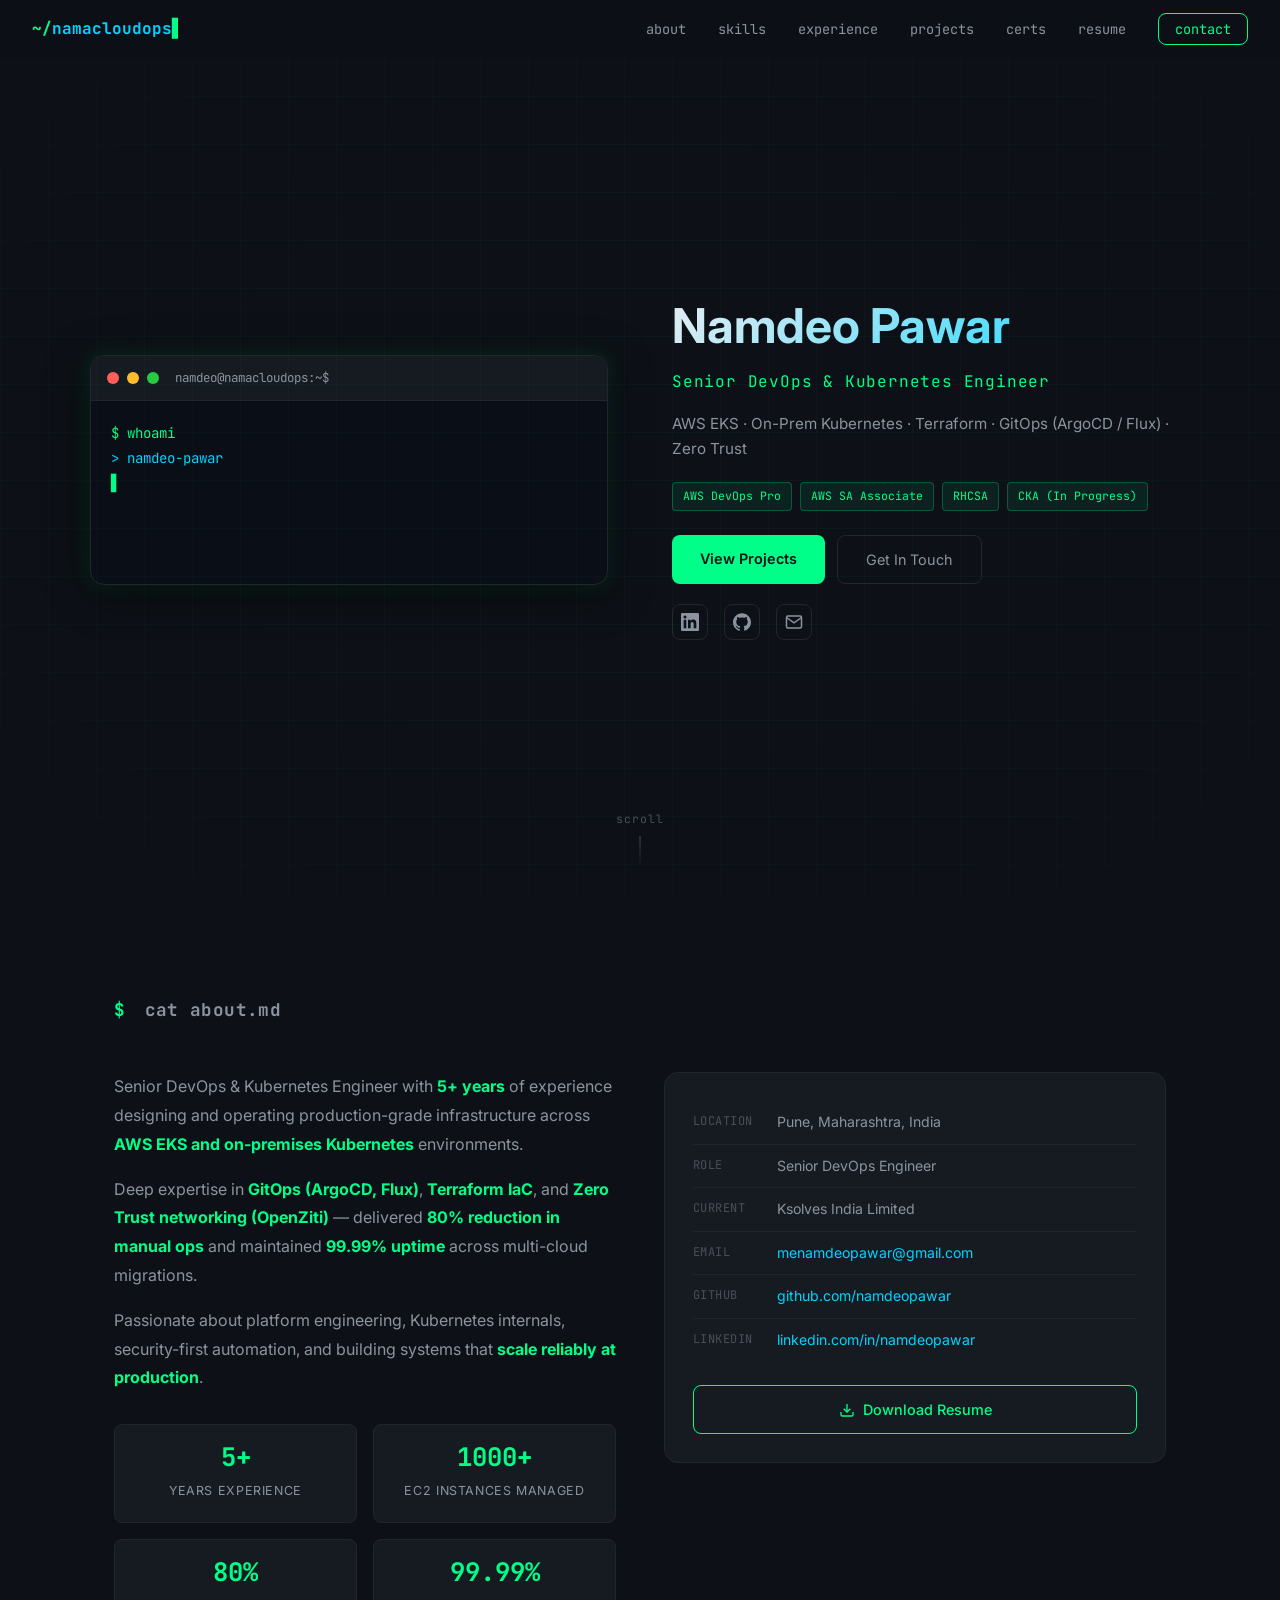
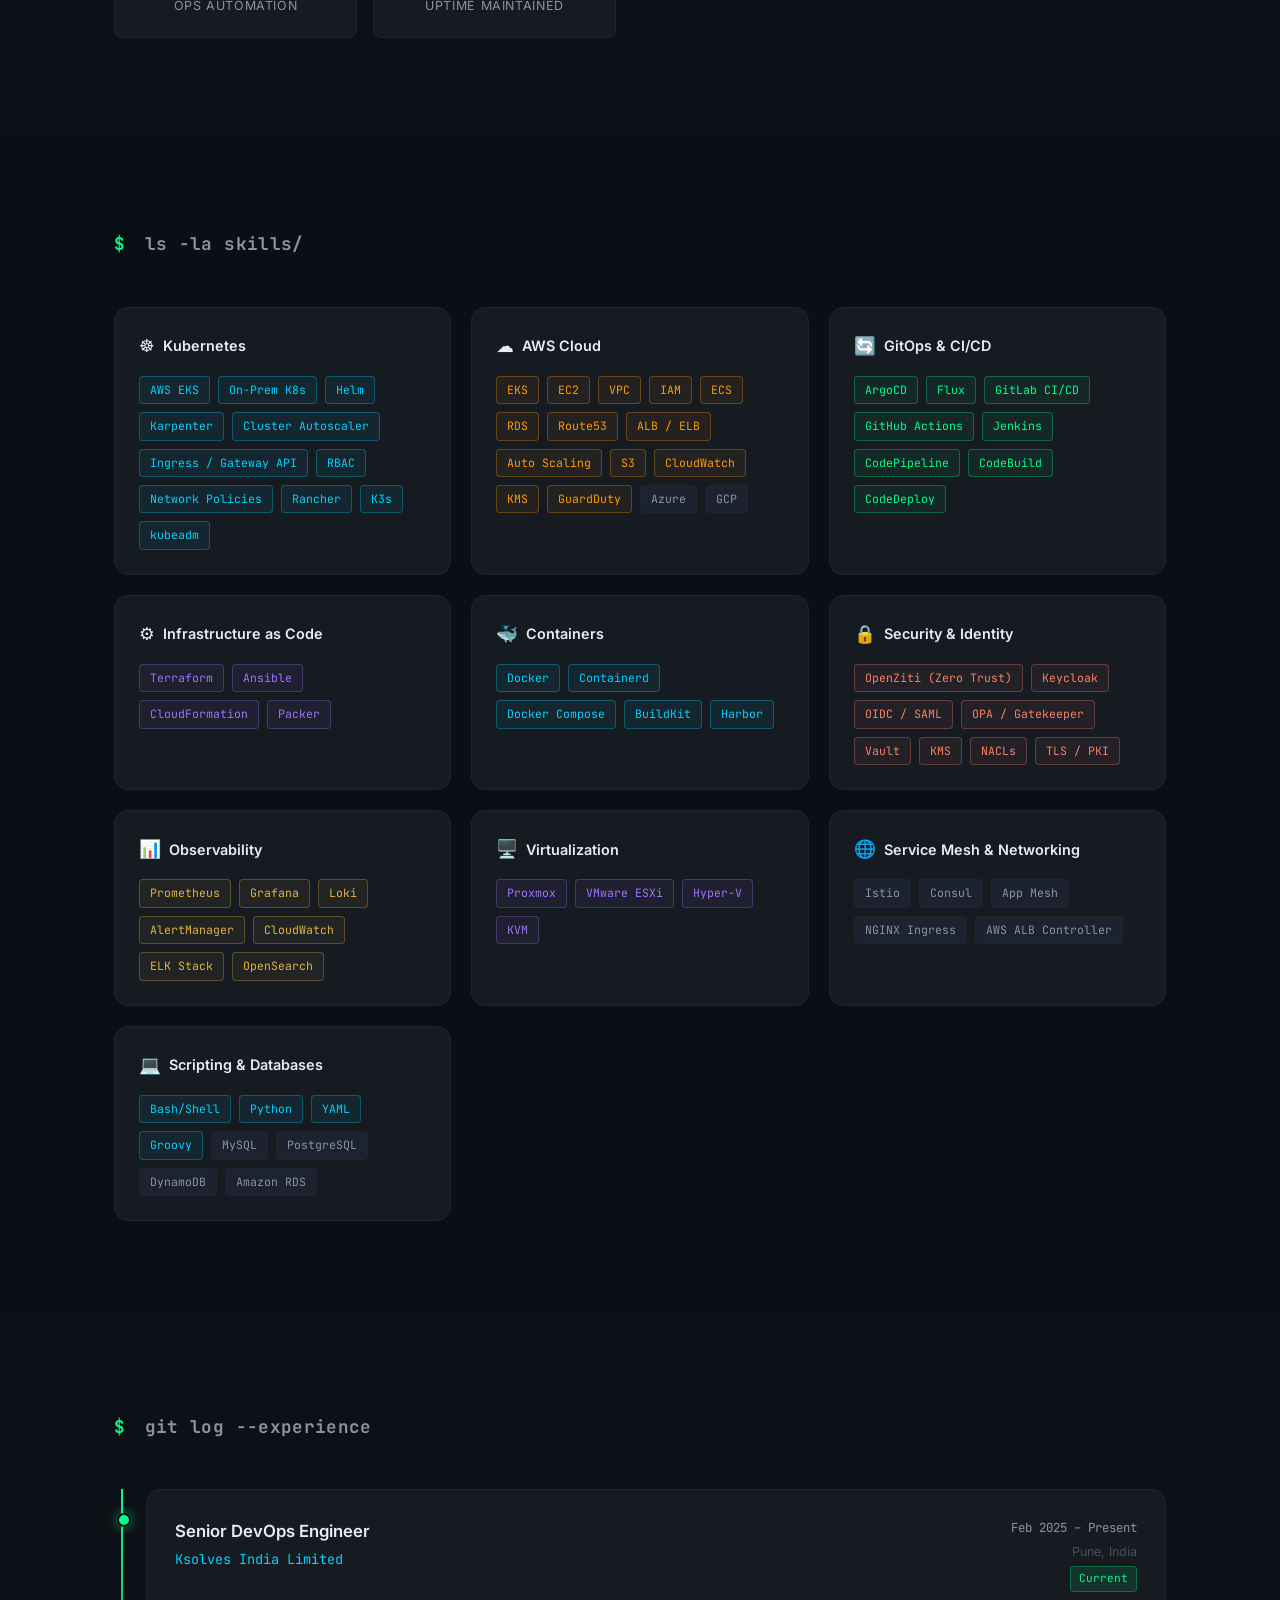
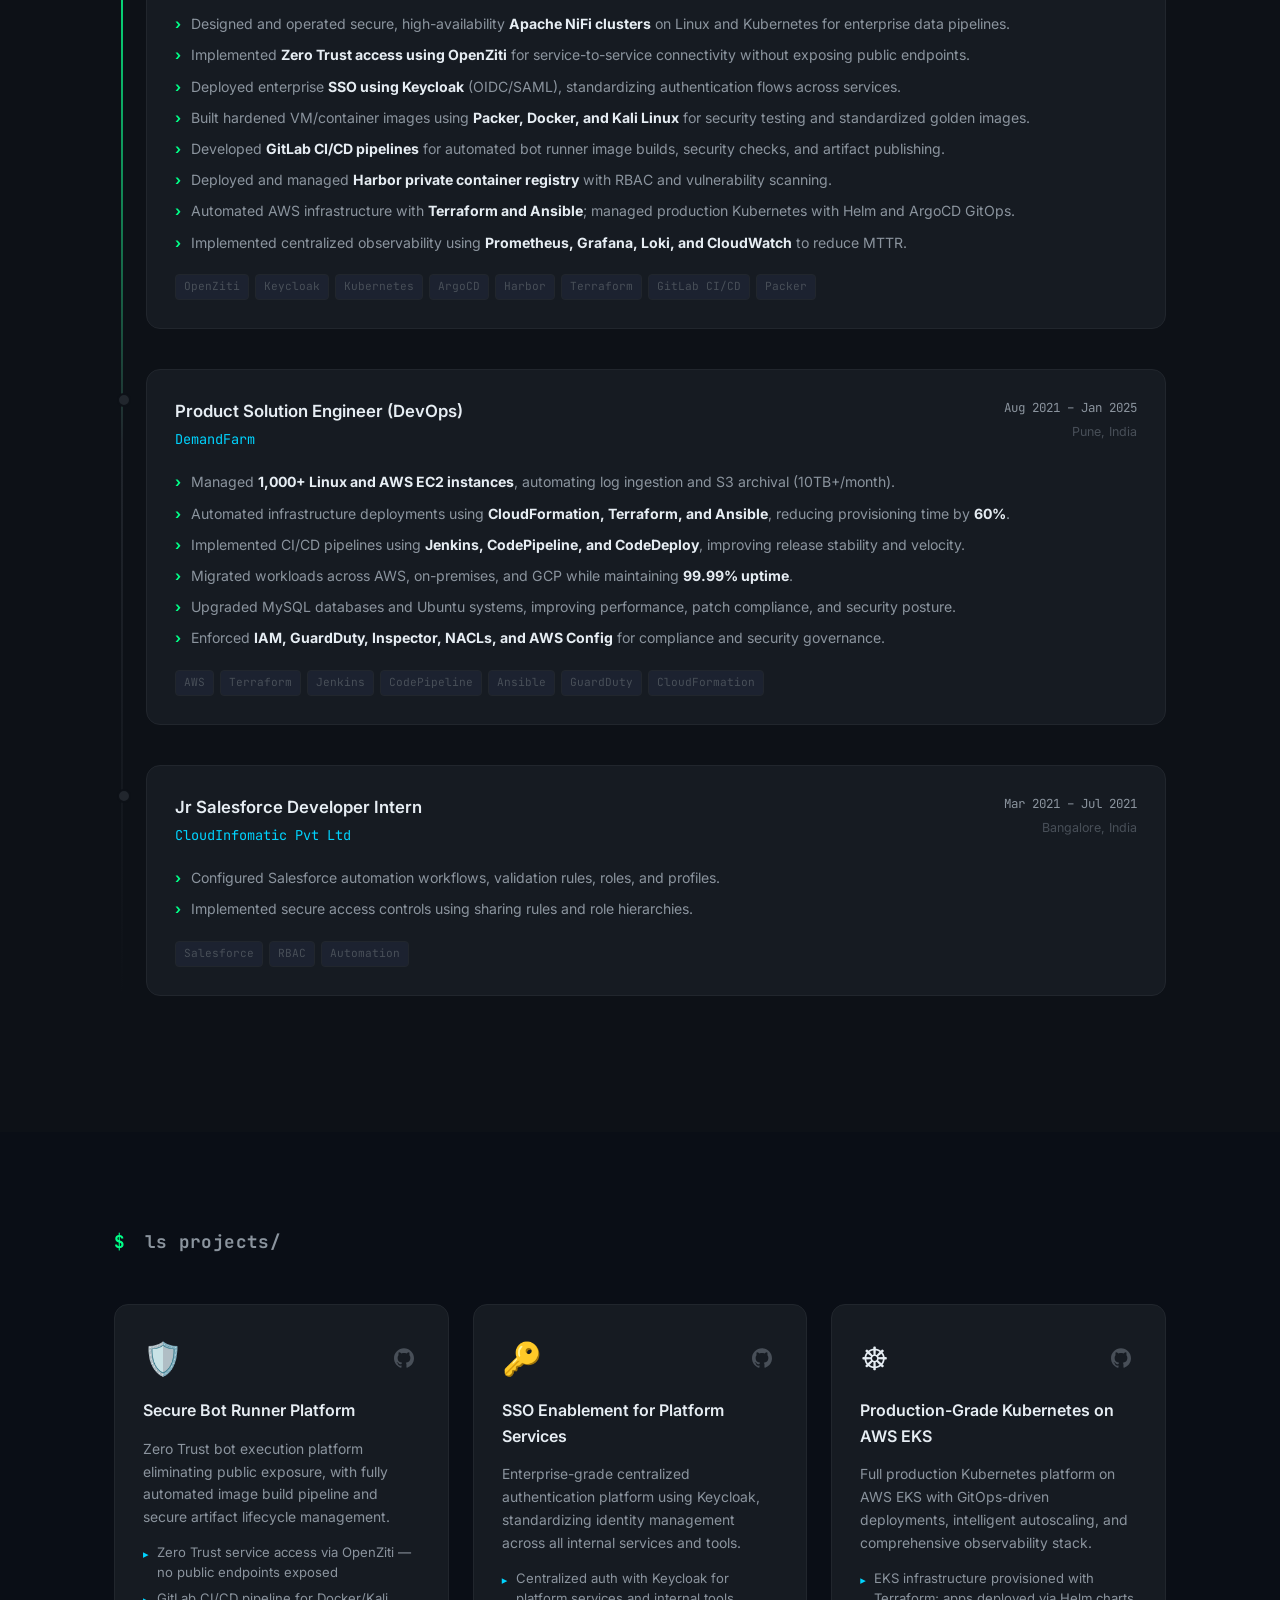
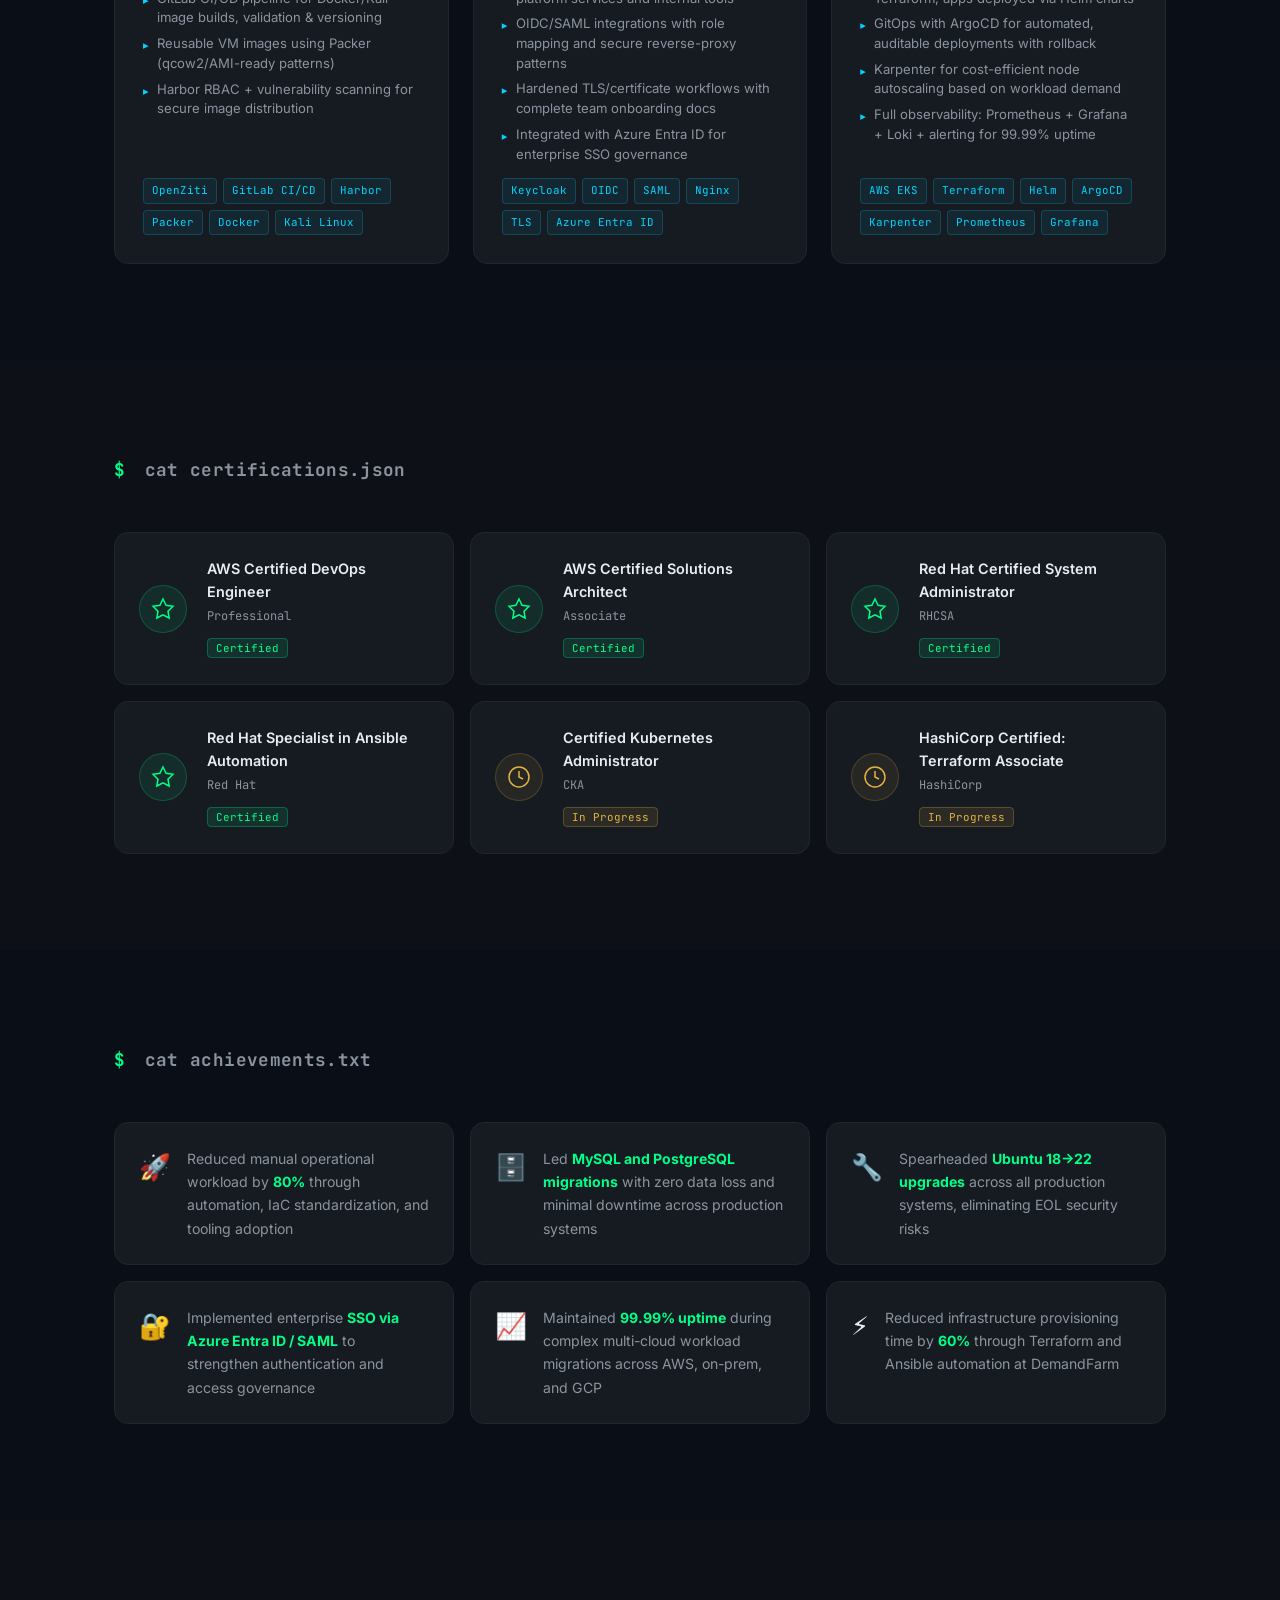
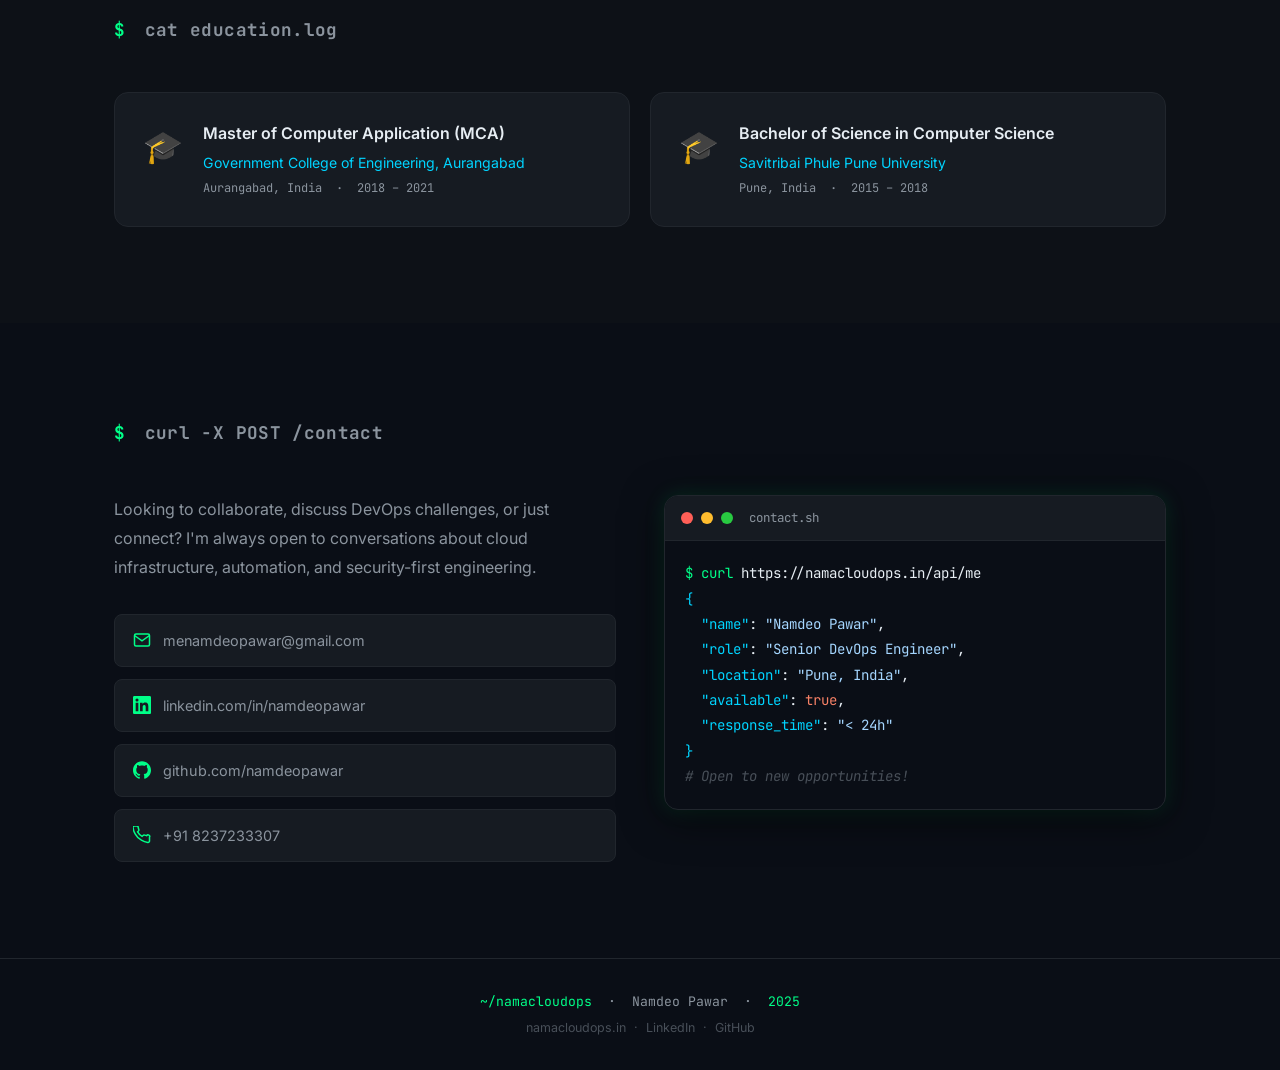
==== commit 8b79f205: "Update portfolio — 5+ years, K8s-first skills, expanded tools, resume nav link" ====
--- a/index.html
+++ b/index.html
@@ -3,13 +3,13 @@
 <head>
   <meta charset="UTF-8" />
   <meta name="viewport" content="width=device-width, initial-scale=1.0" />
-  <meta name="description" content="Namdeo Pawar – Senior DevOps Engineer specializing in AWS, Kubernetes, Terraform, Zero Trust Networking, and GitOps. Based in Pune, India." />
-  <meta name="keywords" content="DevOps Engineer, AWS, Kubernetes, Terraform, ArgoCD, GitLab CI/CD, OpenZiti, Keycloak, Pune India" />
-  <meta property="og:title" content="Namdeo Pawar | Senior DevOps Engineer" />
-  <meta property="og:description" content="Senior DevOps Engineer with 4+ years building secure, highly available cloud platforms." />
+  <meta name="description" content="Namdeo Pawar – Senior DevOps & Kubernetes Engineer specializing in AWS EKS, On-Prem Kubernetes, Terraform, GitOps (ArgoCD, Flux), and Zero Trust Networking. Based in Pune, India." />
+  <meta name="keywords" content="DevOps Engineer, Kubernetes, AWS EKS, On-Prem K8s, Terraform, ArgoCD, Flux, GitOps, OpenZiti, Zero Trust, Keycloak, Prometheus, Grafana, Pune India" />
+  <meta property="og:title" content="Namdeo Pawar | Senior DevOps & Kubernetes Engineer" />
+  <meta property="og:description" content="Senior DevOps & Kubernetes Engineer with 5+ years building secure, production-grade cloud platforms on AWS EKS and on-prem Kubernetes." />
   <meta property="og:url" content="https://namacloudops.in" />
   <meta property="og:type" content="website" />
-  <title>Namdeo Pawar | Senior DevOps Engineer</title>
+  <title>Namdeo Pawar | Senior DevOps & Kubernetes Engineer</title>
   <link rel="preconnect" href="https://fonts.googleapis.com" />
   <link rel="preconnect" href="https://fonts.gstatic.com" crossorigin />
   <link href="https://fonts.googleapis.com/css2?family=JetBrains+Mono:wght@400;500;700&family=Inter:wght@300;400;500;600;700&display=swap" rel="stylesheet" />
@@ -31,6 +31,7 @@
       <li><a href="#experience">experience</a></li>
       <li><a href="#projects">projects</a></li>
       <li><a href="#certifications">certs</a></li>
+      <li><a href="/cv">resume</a></li>
       <li><a href="#contact" class="nav-cta">contact</a></li>
     </ul>
   </nav>
@@ -57,13 +58,13 @@
       </div>
       <div class="hero-text">
         <h1 class="hero-name">Namdeo Pawar</h1>
-        <p class="hero-title">Senior DevOps Engineer</p>
-        <p class="hero-tagline">Building secure, scalable cloud platforms with AWS · Kubernetes · Terraform · Zero Trust</p>
+        <p class="hero-title">Senior DevOps & Kubernetes Engineer</p>
+        <p class="hero-tagline">AWS EKS · On-Prem Kubernetes · Terraform · GitOps (ArgoCD / Flux) · Zero Trust</p>
         <div class="hero-badges">
           <span class="badge">AWS DevOps Pro</span>
           <span class="badge">AWS SA Associate</span>
           <span class="badge">RHCSA</span>
-          <span class="badge">Red Hat Ansible</span>
+          <span class="badge">CKA (In Progress)</span>
         </div>
         <div class="hero-actions">
           <a href="#projects" class="btn-primary">View Projects</a>
@@ -94,12 +95,12 @@
       <h2 class="section-title"><span class="prompt">$</span> cat about.md</h2>
       <div class="about-grid">
         <div class="about-text fade-in">
-          <p>Senior DevOps Engineer with <strong>4+ years</strong> of experience delivering secure, highly available cloud platforms and automation for production workloads.</p>
-          <p>I specialize in architecting <strong>Zero Trust networks</strong>, building <strong>GitOps-driven Kubernetes platforms</strong> on AWS EKS, and implementing end-to-end <strong>CI/CD automation</strong> that reduced manual operational overhead by <strong>80%</strong>.</p>
-          <p>Passionate about security-first DevOps, infrastructure as code, and building reliable systems that support <strong>99.99% uptime</strong>.</p>
+          <p>Senior DevOps & Kubernetes Engineer with <strong>5+ years</strong> of experience designing and operating production-grade infrastructure across <strong>AWS EKS and on-premises Kubernetes</strong> environments.</p>
+          <p>Deep expertise in <strong>GitOps (ArgoCD, Flux)</strong>, <strong>Terraform IaC</strong>, and <strong>Zero Trust networking (OpenZiti)</strong> — delivered <strong>80% reduction in manual ops</strong> and maintained <strong>99.99% uptime</strong> across multi-cloud migrations.</p>
+          <p>Passionate about platform engineering, Kubernetes internals, security-first automation, and building systems that <strong>scale reliably at production</strong>.</p>
           <div class="about-stats">
             <div class="stat">
-              <span class="stat-num">4+</span>
+              <span class="stat-num">5+</span>
               <span class="stat-label">Years Experience</span>
             </div>
             <div class="stat">
@@ -125,7 +126,7 @@
             <div class="info-row"><span class="label">GitHub</span><span class="value"><a href="https://github.com/namdeopawar" target="_blank">github.com/namdeopawar</a></span></div>
             <div class="info-row"><span class="label">LinkedIn</span><span class="value"><a href="https://linkedin.com/in/namdeopawar" target="_blank">linkedin.com/in/namdeopawar</a></span></div>
           </div>
-          <a href="/NamdeoPawarDevOpsCV.pdf" download class="btn-download">
+          <a href="/cv" class="btn-download">
             <svg viewBox="0 0 24 24" fill="none" stroke="currentColor" stroke-width="2"><path d="M21 15v4a2 2 0 01-2 2H5a2 2 0 01-2-2v-4"/><polyline points="7 10 12 15 17 10"/><line x1="12" y1="15" x2="12" y2="3"/></svg>
             Download Resume
           </a>
@@ -141,19 +142,54 @@
       <div class="skills-grid">
 
         <div class="skill-category fade-in">
-          <h3><span class="skill-icon">☁️</span> Cloud Platforms</h3>
-          <div class="skill-tags">
-            <span class="tag tag-aws">AWS EC2</span>
-            <span class="tag tag-aws">AWS EKS</span>
-            <span class="tag tag-aws">AWS ECS</span>
-            <span class="tag tag-aws">AWS RDS</span>
-            <span class="tag tag-aws">AWS VPC</span>
-            <span class="tag tag-aws">AWS IAM</span>
+          <h3><span class="skill-icon">☸️</span> Kubernetes</h3>
+          <div class="skill-tags">
+            <span class="tag tag-k8s">AWS EKS</span>
+            <span class="tag tag-k8s">On-Prem K8s</span>
+            <span class="tag tag-k8s">Helm</span>
+            <span class="tag tag-k8s">Karpenter</span>
+            <span class="tag tag-k8s">Cluster Autoscaler</span>
+            <span class="tag tag-k8s">Ingress / Gateway API</span>
+            <span class="tag tag-k8s">RBAC</span>
+            <span class="tag tag-k8s">Network Policies</span>
+            <span class="tag tag-k8s">Rancher</span>
+            <span class="tag tag-k8s">K3s</span>
+            <span class="tag tag-k8s">kubeadm</span>
+          </div>
+        </div>
+
+        <div class="skill-category fade-in">
+          <h3><span class="skill-icon">☁️</span> AWS Cloud</h3>
+          <div class="skill-tags">
+            <span class="tag tag-aws">EKS</span>
+            <span class="tag tag-aws">EC2</span>
+            <span class="tag tag-aws">VPC</span>
+            <span class="tag tag-aws">IAM</span>
+            <span class="tag tag-aws">ECS</span>
+            <span class="tag tag-aws">RDS</span>
             <span class="tag tag-aws">Route53</span>
+            <span class="tag tag-aws">ALB / ELB</span>
             <span class="tag tag-aws">Auto Scaling</span>
-            <span class="tag tag-aws">ELB</span>
+            <span class="tag tag-aws">S3</span>
+            <span class="tag tag-aws">CloudWatch</span>
+            <span class="tag tag-aws">KMS</span>
+            <span class="tag tag-aws">GuardDuty</span>
             <span class="tag">Azure</span>
             <span class="tag">GCP</span>
+          </div>
+        </div>
+
+        <div class="skill-category fade-in">
+          <h3><span class="skill-icon">🔄</span> GitOps & CI/CD</h3>
+          <div class="skill-tags">
+            <span class="tag tag-cicd">ArgoCD</span>
+            <span class="tag tag-cicd">Flux</span>
+            <span class="tag tag-cicd">GitLab CI/CD</span>
+            <span class="tag tag-cicd">GitHub Actions</span>
+            <span class="tag tag-cicd">Jenkins</span>
+            <span class="tag tag-cicd">CodePipeline</span>
+            <span class="tag tag-cicd">CodeBuild</span>
+            <span class="tag tag-cicd">CodeDeploy</span>
           </div>
         </div>
 
@@ -168,44 +204,27 @@
         </div>
 
         <div class="skill-category fade-in">
-          <h3><span class="skill-icon">🐳</span> Containers & Orchestration</h3>
-          <div class="skill-tags">
-            <span class="tag tag-k8s">Kubernetes (EKS)</span>
-            <span class="tag tag-k8s">Helm</span>
-            <span class="tag tag-k8s">Karpenter</span>
-            <span class="tag tag-k8s">Ingress</span>
+          <h3><span class="skill-icon">🐳</span> Containers</h3>
+          <div class="skill-tags">
             <span class="tag tag-k8s">Docker</span>
-            <span class="tag tag-k8s">ECS</span>
+            <span class="tag tag-k8s">Containerd</span>
             <span class="tag tag-k8s">Docker Compose</span>
-          </div>
-        </div>
-
-        <div class="skill-category fade-in">
-          <h3><span class="skill-icon">🔄</span> CI/CD & GitOps</h3>
-          <div class="skill-tags">
-            <span class="tag tag-cicd">GitLab CI/CD</span>
-            <span class="tag tag-cicd">ArgoCD</span>
-            <span class="tag tag-cicd">Flux</span>
-            <span class="tag tag-cicd">Jenkins</span>
-            <span class="tag tag-cicd">GitHub Actions</span>
-            <span class="tag tag-cicd">CodePipeline</span>
-            <span class="tag tag-cicd">CodeBuild</span>
-            <span class="tag tag-cicd">CodeDeploy</span>
+            <span class="tag tag-k8s">BuildKit</span>
+            <span class="tag tag-k8s">Harbor</span>
           </div>
         </div>
 
         <div class="skill-category fade-in">
           <h3><span class="skill-icon">🔒</span> Security & Identity</h3>
           <div class="skill-tags">
-            <span class="tag tag-sec">OpenZiti</span>
-            <span class="tag tag-sec">Zero Trust</span>
+            <span class="tag tag-sec">OpenZiti (Zero Trust)</span>
             <span class="tag tag-sec">Keycloak</span>
             <span class="tag tag-sec">OIDC / SAML</span>
-            <span class="tag tag-sec">Harbor</span>
+            <span class="tag tag-sec">OPA / Gatekeeper</span>
+            <span class="tag tag-sec">Vault</span>
             <span class="tag tag-sec">KMS</span>
-            <span class="tag tag-sec">GuardDuty</span>
             <span class="tag tag-sec">NACLs</span>
-            <span class="tag tag-sec">TLS/Certificates</span>
+            <span class="tag tag-sec">TLS / PKI</span>
           </div>
         </div>
 
@@ -215,6 +234,7 @@
             <span class="tag tag-obs">Prometheus</span>
             <span class="tag tag-obs">Grafana</span>
             <span class="tag tag-obs">Loki</span>
+            <span class="tag tag-obs">AlertManager</span>
             <span class="tag tag-obs">CloudWatch</span>
             <span class="tag tag-obs">ELK Stack</span>
             <span class="tag tag-obs">OpenSearch</span>
@@ -222,22 +242,23 @@
         </div>
 
         <div class="skill-category fade-in">
-          <h3><span class="skill-icon">🖥️</span> Virtualization & Bare Metal</h3>
+          <h3><span class="skill-icon">🖥️</span> Virtualization</h3>
           <div class="skill-tags">
             <span class="tag tag-virt">Proxmox</span>
             <span class="tag tag-virt">VMware ESXi</span>
             <span class="tag tag-virt">Hyper-V</span>
-            <span class="tag tag-virt">Rancher</span>
             <span class="tag tag-virt">KVM</span>
           </div>
         </div>
 
         <div class="skill-category fade-in">
-          <h3><span class="skill-icon">🌐</span> Service Mesh</h3>
-          <div class="skill-tags">
+          <h3><span class="skill-icon">🌐</span> Service Mesh & Networking</h3>
+          <div class="skill-tags">
+            <span class="tag">Istio</span>
             <span class="tag">Consul</span>
-            <span class="tag">Istio</span>
             <span class="tag">App Mesh</span>
+            <span class="tag">NGINX Ingress</span>
+            <span class="tag">AWS ALB Controller</span>
           </div>
         </div>
 
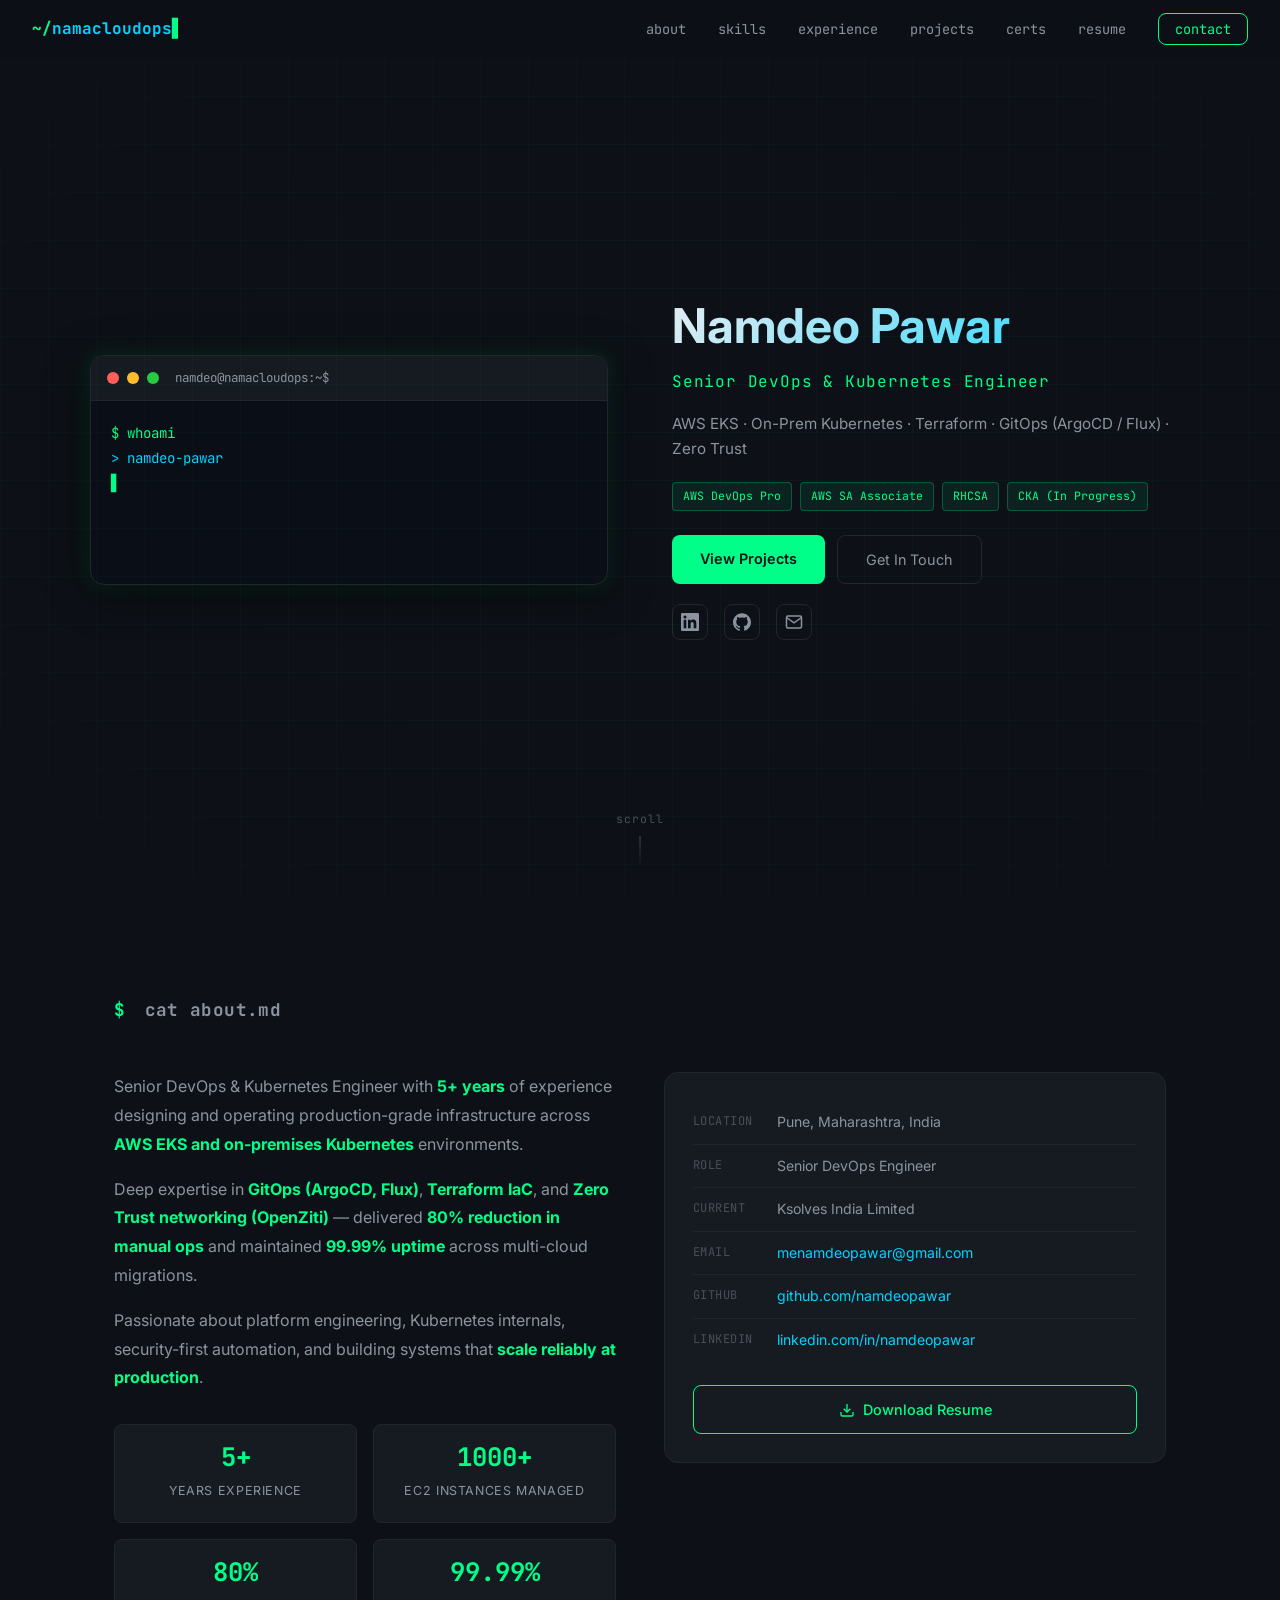
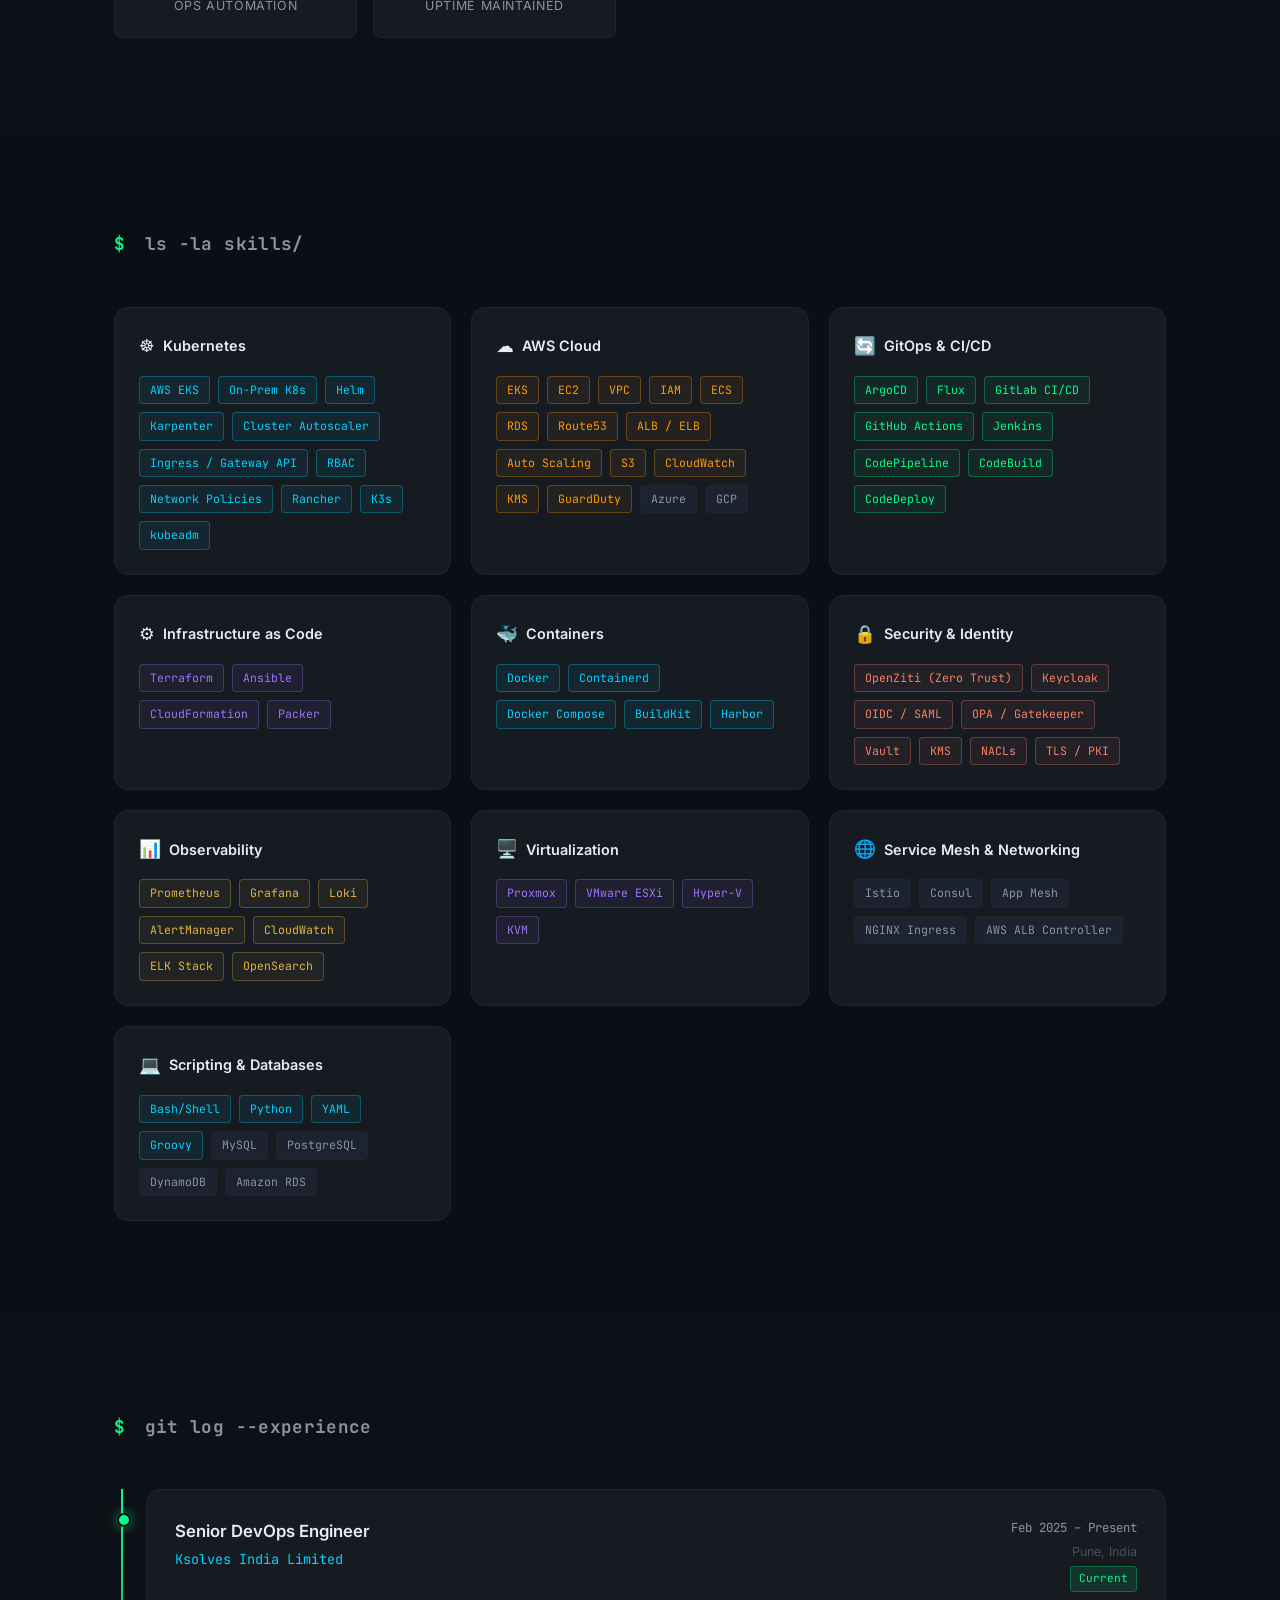
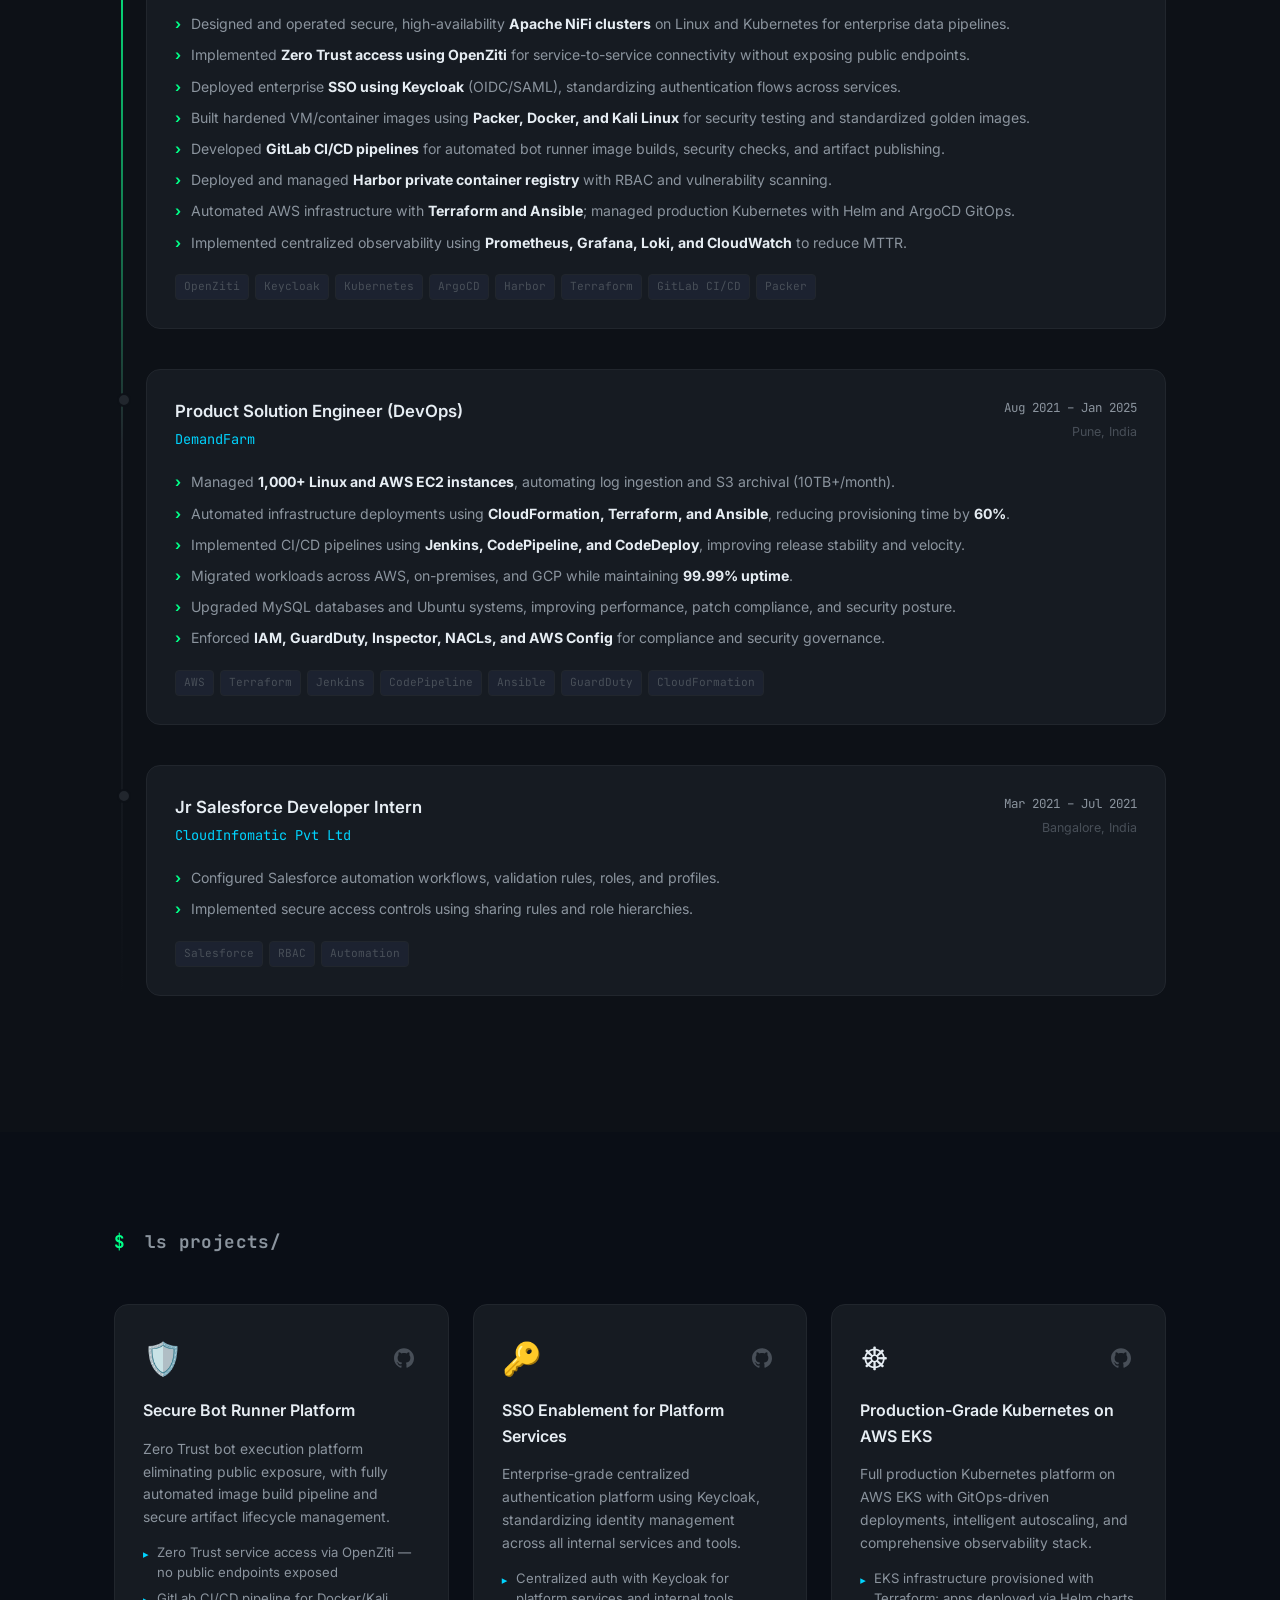
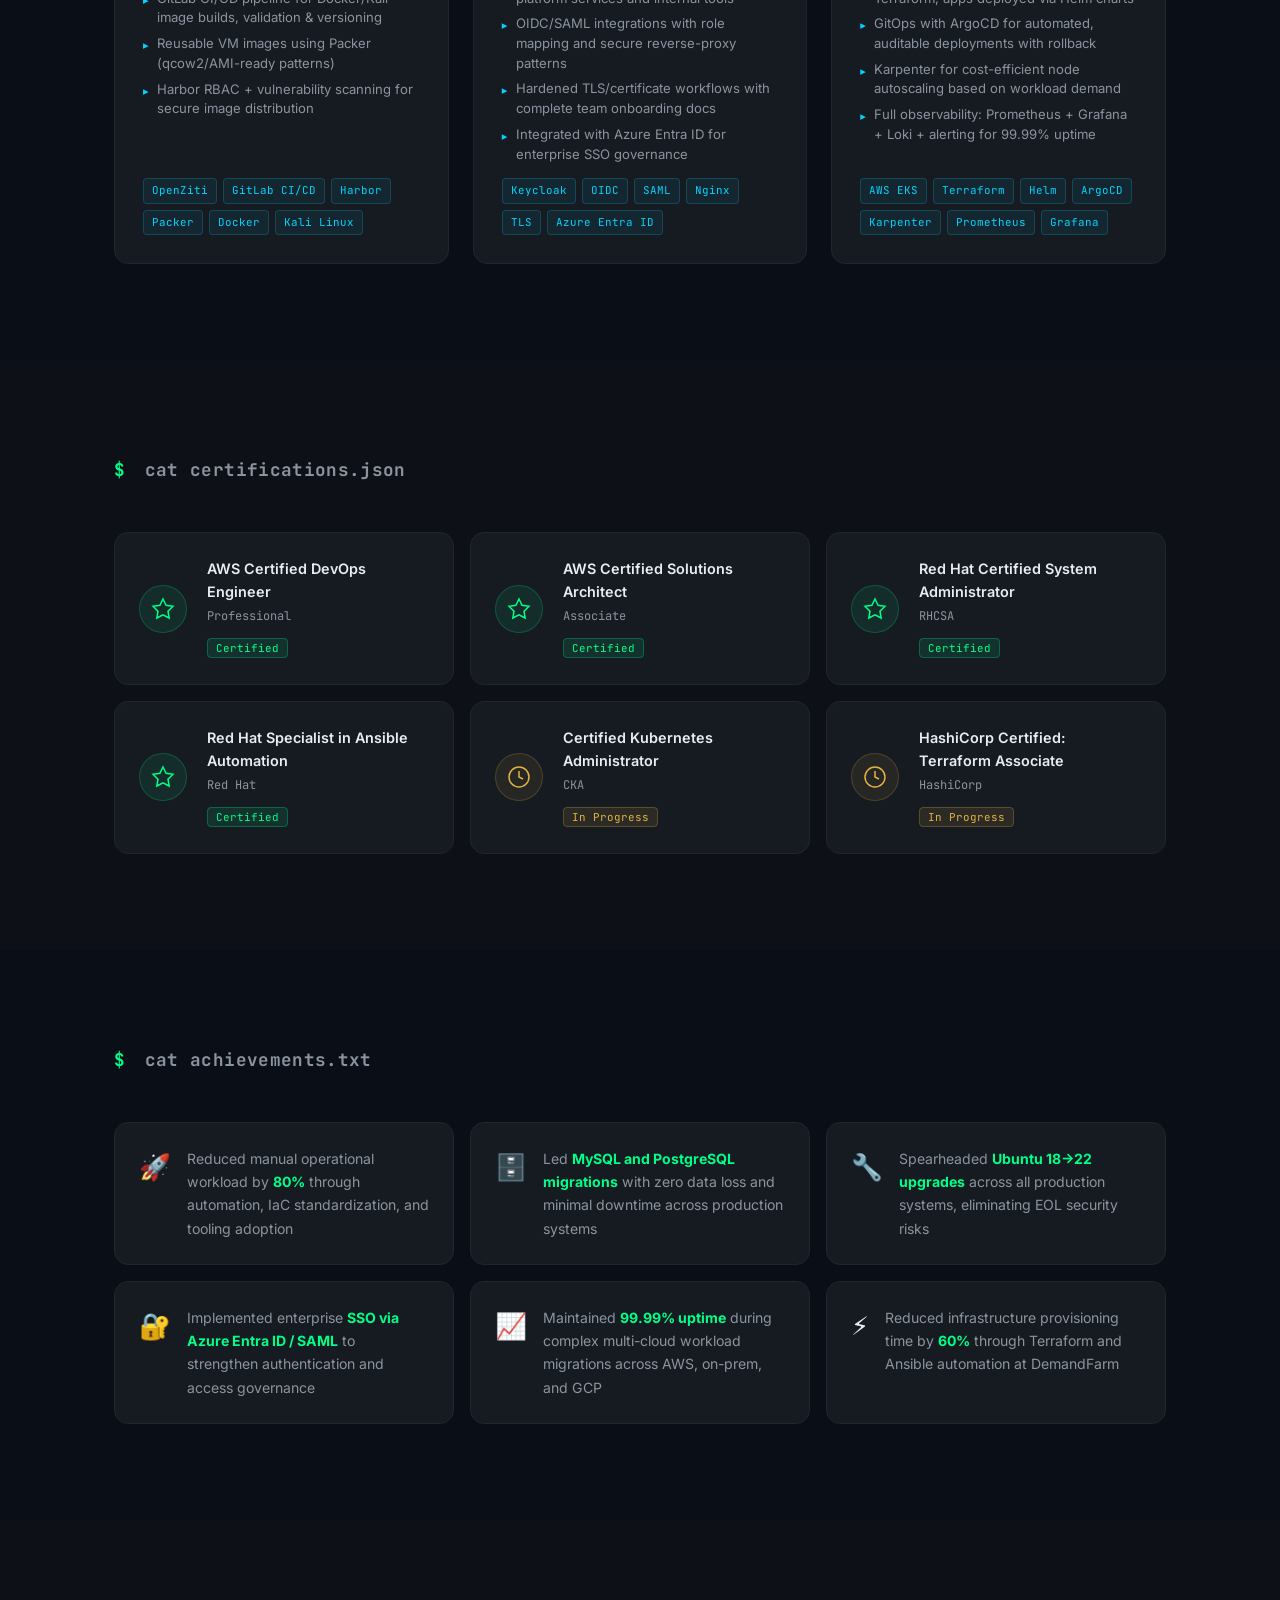
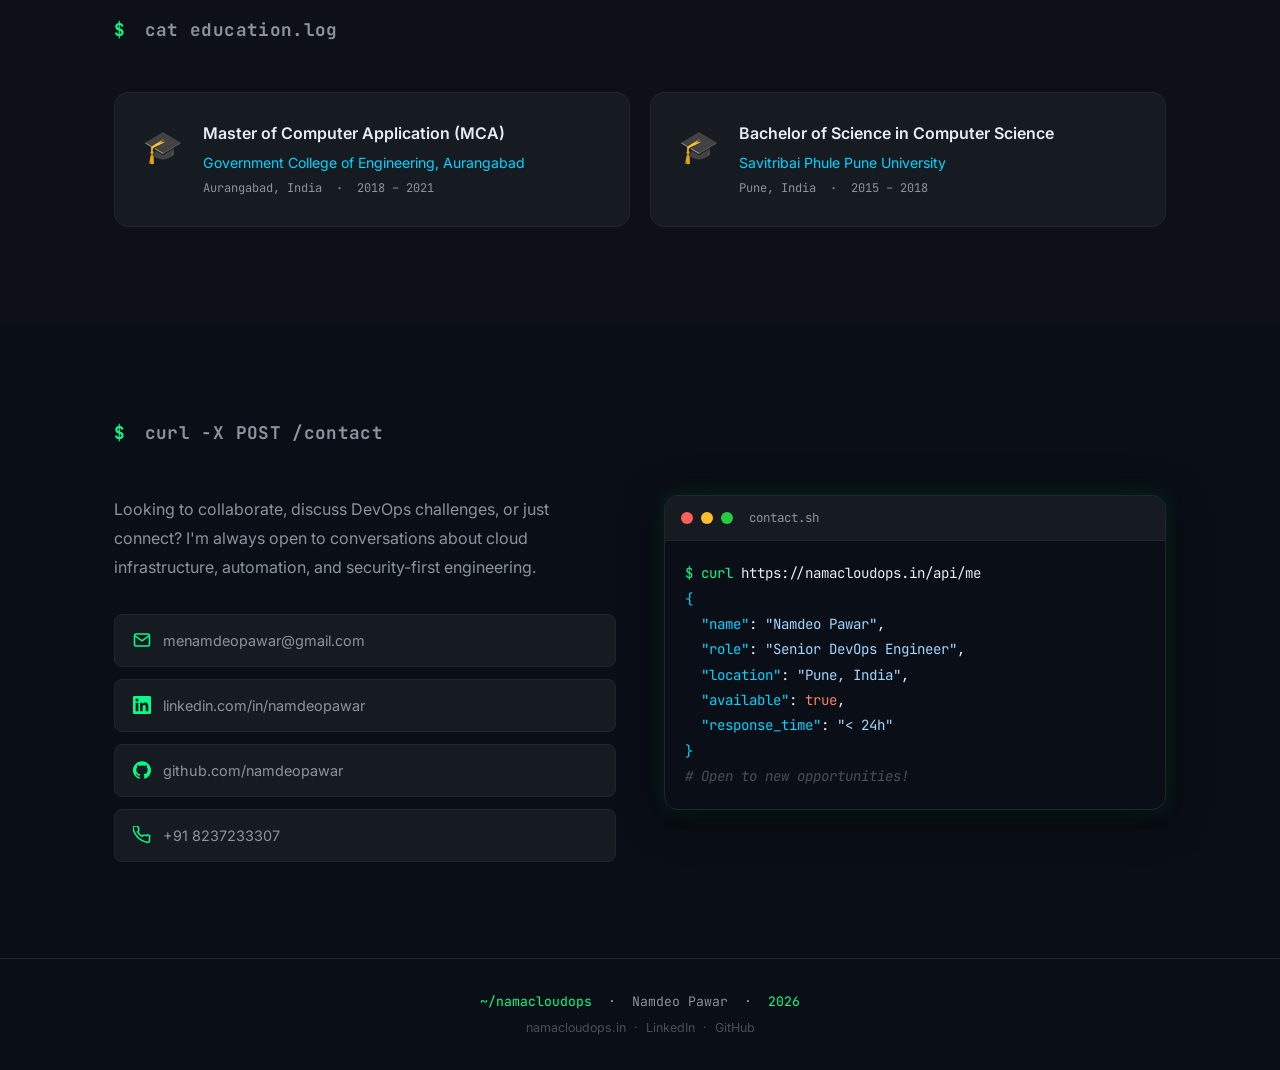
==== commit 523550b4: "Fix hero button clicks blocked by grid overlay; update footer year to 2026" ====
--- a/index.html
+++ b/index.html
@@ -629,7 +629,7 @@
   <footer class="footer">
     <div class="container">
       <p class="footer-text">
-        <span class="prompt">~/namacloudops</span> &nbsp;·&nbsp; Namdeo Pawar &nbsp;·&nbsp; <span class="t-green">2025</span>
+        <span class="prompt">~/namacloudops</span> &nbsp;·&nbsp; Namdeo Pawar &nbsp;·&nbsp; <span class="t-green">2026</span>
       </p>
       <p class="footer-sub">
         <a href="https://namacloudops.in">namacloudops.in</a> &nbsp;·&nbsp;
--- a/style.css
+++ b/style.css
@@ -161,6 +161,7 @@
 .hero-bg-grid {
   position: absolute;
   inset: 0;
+  pointer-events: none;
   background-image:
     linear-gradient(rgba(0,255,136,0.03) 1px, transparent 1px),
     linear-gradient(90deg, rgba(0,255,136,0.03) 1px, transparent 1px);
